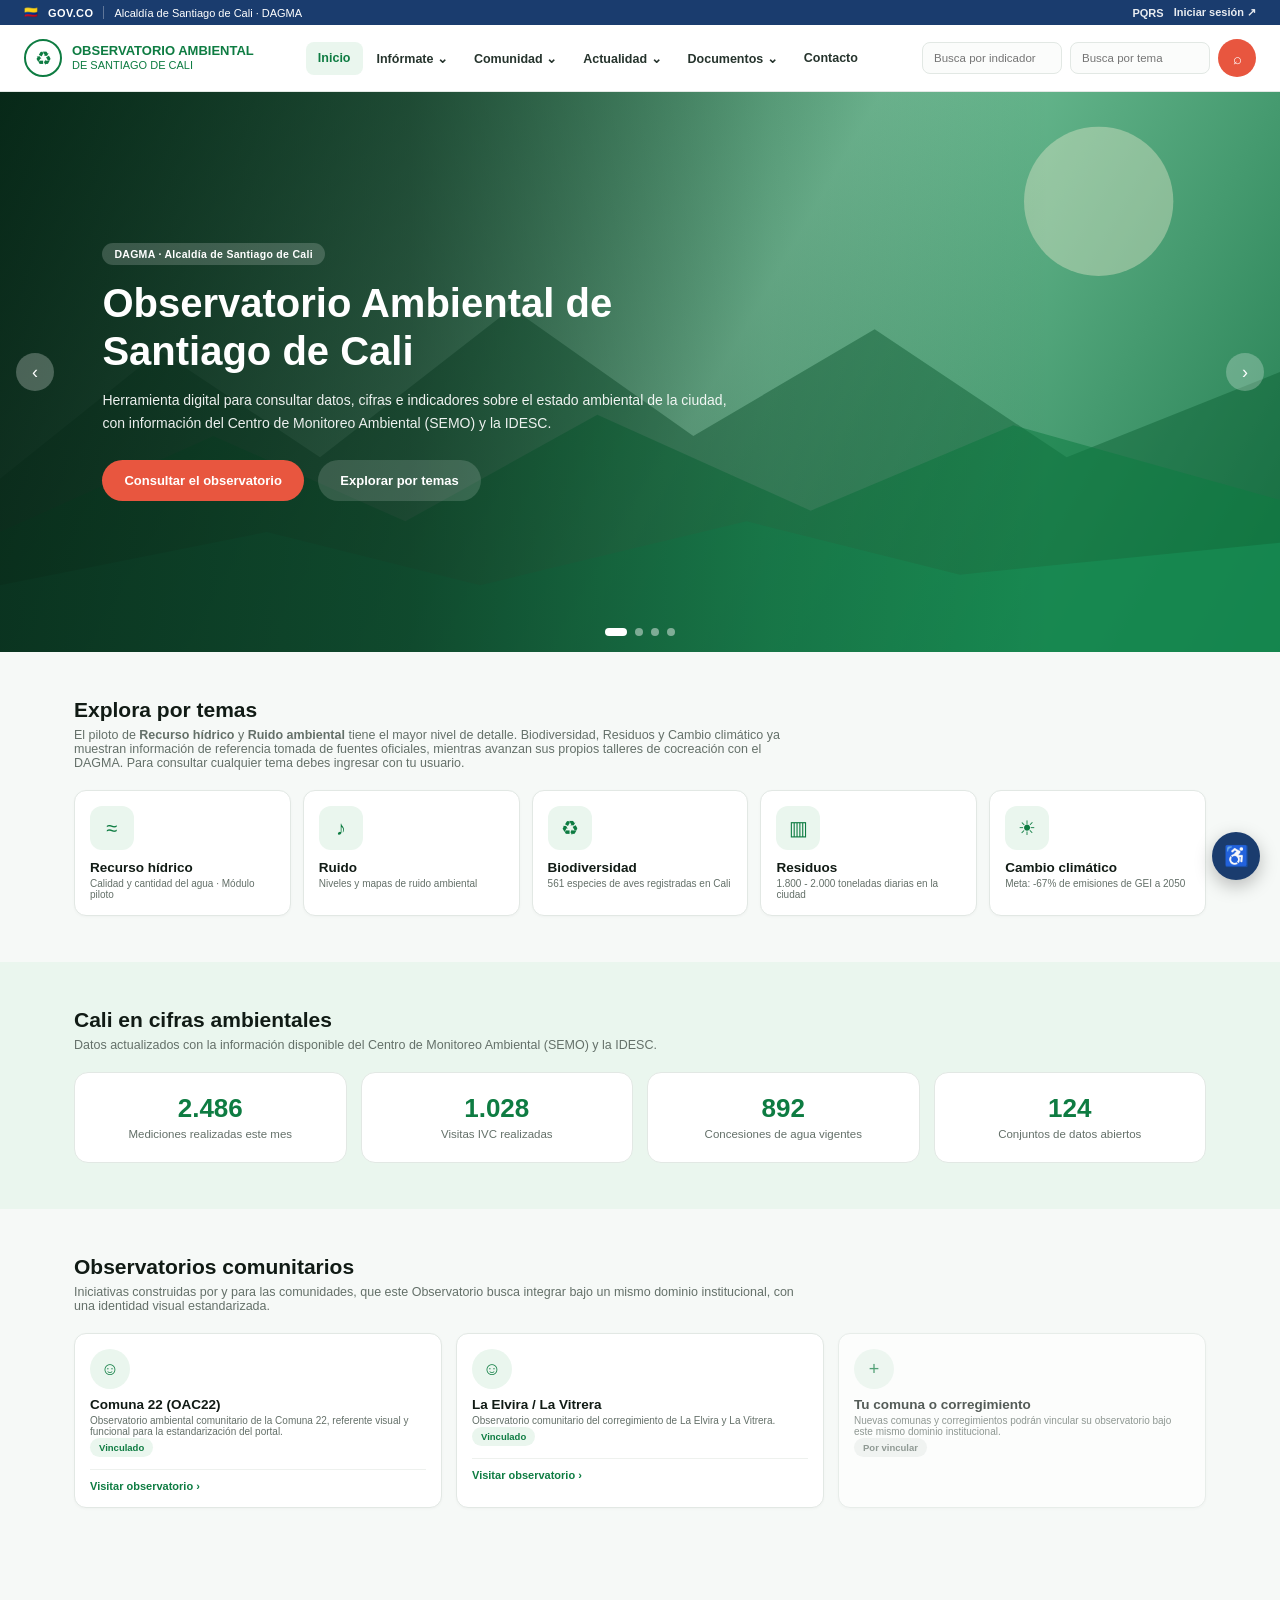
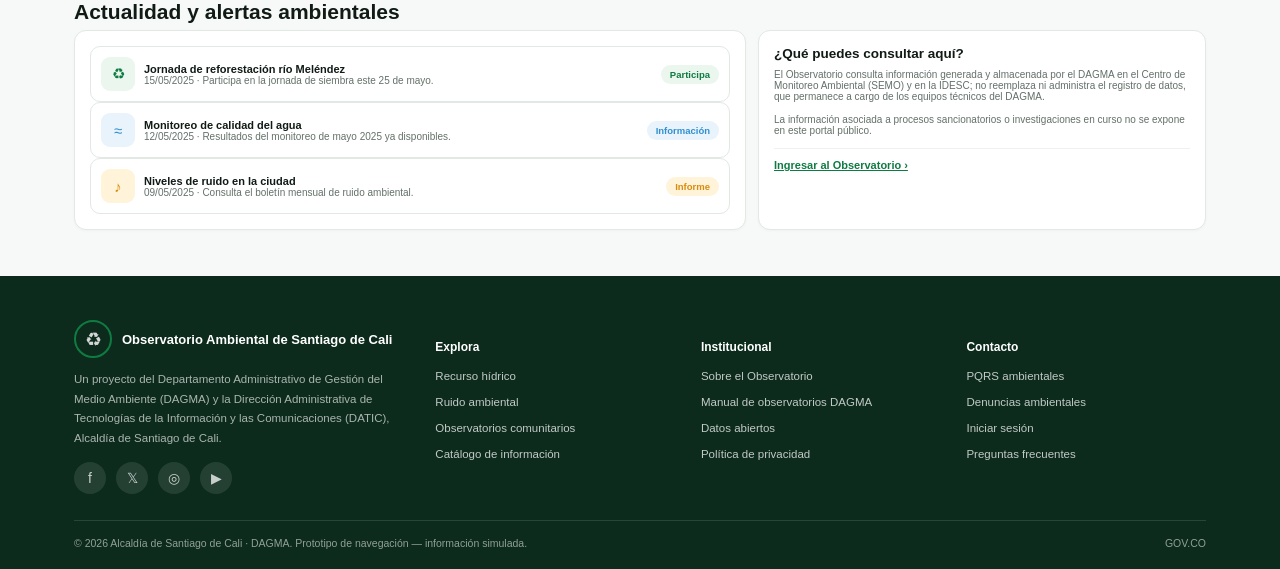
==== home.html @ 81e2d3af "Subir versión V2 del observatorio ambiental móvil Co-Authored-By: Claude Sonnet 5 <noreply@anthropic" ====
<!DOCTYPE html>
<html lang="es">
<head>
<meta charset="UTF-8">
<meta name="viewport" content="width=device-width,initial-scale=1.0">
<title>Observatorio Ambiental de Santiago de Cali</title>
<link rel="stylesheet" href="styles.css">
</head>
<body class="home-body">

<!-- ============ BARRA GOV.CO ============ -->
<div class="home-govbar">
  <div class="home-govbar-group">
    <span>🇨🇴</span><b>GOV.CO</b>
    <span class="home-govbar-sep"></span>
    <span>Alcaldía de Santiago de Cali · DAGMA</span>
  </div>
  <div class="home-govbar-group">
    <a href="#contacto">PQRS</a>
    <a href="login.html">Iniciar sesión ↗</a>
  </div>
</div>

<!-- ============ ENCABEZADO ============ -->
<header class="home-header">
  <a href="home.html" class="home-brand">
    <div class="brand-icon">♻</div>
    <div><b>OBSERVATORIO AMBIENTAL</b><span>DE SANTIAGO DE CALI</span></div>
  </a>
  <div class="home-navbar" role="navigation">
    <a class="active" href="#inicio">Inicio</a>
    <a href="#temas">Infórmate ⌄</a>
    <a href="#comunidad">Comunidad ⌄</a>
    <a href="#actualidad">Actualidad ⌄</a>
    <a href="login.html#catalogo">Documentos ⌄</a>
    <a href="#contacto">Contacto</a>
  </div>
  <div class="home-search">
    <input placeholder="Busca por indicador">
    <input placeholder="Busca por tema">
    <button class="home-search-btn" title="Buscar">⌕</button>
  </div>
</header>

<!-- ============ HERO / CARRUSEL ============ -->
<section class="home-hero" id="inicio">
  <div id="hero-track">
    <div class="home-slide active" data-bg="general">
      <div class="home-slide-art"><svg viewBox="0 0 1200 560" preserveAspectRatio="xMidYMid slice" aria-hidden="true">
        <circle cx="1030" cy="120" r="70" fill="#fff3da" opacity=".35"/>
        <path d="M0,380 L150,260 L300,360 L480,220 L650,340 L820,240 L1000,360 L1200,280 L1200,560 L0,560 Z" fill="#0a5e32" opacity=".45"/>
        <path d="M0,430 L200,340 L380,420 L560,320 L760,410 L950,330 L1200,400 L1200,560 L0,560 Z" fill="#0e7c42" opacity=".55"/>
        <path d="M0,480 L250,430 L450,480 L700,420 L900,470 L1200,440 L1200,560 L0,560 Z" fill="#189258" opacity=".6"/>
      </svg></div>
      <div class="home-slide-scrim"></div>
      <div class="home-slide-in">
        <span class="tag">DAGMA · Alcaldía de Santiago de Cali</span>
        <h1>Observatorio Ambiental de Santiago de Cali</h1>
        <p>Herramienta digital para consultar datos, cifras e indicadores sobre el estado ambiental de la ciudad, con información del Centro de Monitoreo Ambiental (SEMO) y la IDESC.</p>
        <a class="home-cta" href="login.html">Consultar el observatorio</a>
        <a class="home-cta ghost" href="#temas">Explorar por temas</a>
      </div>
    </div>
    <div class="home-slide" data-bg="hidrico">
      <div class="home-slide-art"><svg viewBox="0 0 1200 560" preserveAspectRatio="xMidYMid slice" aria-hidden="true">
        <path d="M0,360 L220,310 L420,370 L640,300 L860,360 L1080,310 L1200,340 L1200,560 L0,560 Z" fill="#0a4a6e" opacity=".4"/>
        <path d="M-50,560 C160,430 320,510 500,430 C670,360 810,480 970,420 C1090,375 1160,430 1250,400 L1250,560 Z" fill="#2f8fd1" opacity=".6"/>
        <path d="M-50,560 C190,470 350,530 530,470 C710,420 840,505 1010,455 C1130,425 1190,470 1250,445 L1250,560 Z" fill="#7ec3ec" opacity=".55"/>
        <circle cx="430" cy="475" r="14" fill="none" stroke="#eaf6ee" stroke-width="2" opacity=".5"/>
        <circle cx="430" cy="475" r="27" fill="none" stroke="#eaf6ee" stroke-width="1.5" opacity=".3"/>
        <g transform="translate(770,500)" fill="#eaf6ee" opacity=".55">
          <path d="M0,0 C10,-11 32,-11 44,0 C32,11 10,11 0,0 Z"/>
          <path d="M44,0 L57,-9 L57,9 Z"/>
          <circle cx="9" cy="-2" r="1.6" fill="#0a4a6e"/>
        </g>
      </svg></div>
      <div class="home-slide-scrim"></div>
      <div class="home-slide-in">
        <span class="tag">Módulo piloto</span>
        <h1>Recurso hídrico: nuestro primer piloto</h1>
        <p>Seguimiento a ríos, quebradas y cuerpos de agua superficial: calidad del agua (ICA), caudal concedido vs. autoreporte, y datos de estaciones y sensores IoT (piezómetros).</p>
        <a class="home-cta" href="login.html#gestion">Ver seguimiento del recurso hídrico</a>
      </div>
    </div>
    <div class="home-slide" data-bg="ruido">
      <div class="home-slide-art"><svg viewBox="0 0 1200 560" preserveAspectRatio="xMidYMid slice" aria-hidden="true">
        <g fill="#2a1a4d" opacity=".35">
          <rect x="690" y="380" width="40" height="120"/>
          <rect x="740" y="340" width="36" height="160"/>
          <rect x="785" y="400" width="44" height="100"/>
          <rect x="840" y="360" width="30" height="140"/>
          <rect x="880" y="410" width="50" height="90"/>
        </g>
        <g transform="translate(945,300)" fill="none" stroke="#ffffff" stroke-width="4" opacity=".45">
          <circle r="38"/><circle r="72"/><circle r="106"/>
        </g>
        <g transform="translate(945,300)" fill="#ffffff" opacity=".8">
          <path d="M-14,-14 L4,-14 L26,-32 L26,32 L4,14 L-14,14 Z"/>
        </g>
      </svg></div>
      <div class="home-slide-scrim"></div>
      <div class="home-slide-in">
        <span class="tag">Ruido ambiental</span>
        <h1>Consulta los niveles de ruido de tu comuna</h1>
        <p>Mapas de densidad, escalas de ruido por colores y resultados de mediciones asociadas a las áreas de actividad de la ciudad.</p>
        <a class="home-cta" href="login.html#consulta">Ver información de ruido</a>
      </div>
    </div>
    <div class="home-slide" data-bg="comunidad">
      <div class="home-slide-art"><svg viewBox="0 0 1200 560" preserveAspectRatio="xMidYMid slice" aria-hidden="true">
        <g fill="#0a5e32" opacity=".4">
          <polygon points="700,420 750,370 800,420"/>
          <rect x="710" y="420" width="80" height="80"/>
          <polygon points="820,395 885,335 950,395"/>
          <rect x="835" y="395" width="95" height="105"/>
          <polygon points="965,425 1005,385 1045,425"/>
          <rect x="970" y="425" width="70" height="75"/>
        </g>
        <g stroke="#eaf6ee" stroke-width="2" opacity=".4">
          <line x1="750" y1="450" x2="887" y2="415"/>
          <line x1="887" y1="415" x2="1005" y2="455"/>
        </g>
        <g fill="#eaf6ee" opacity=".75">
          <circle cx="750" cy="450" r="6"/><circle cx="887" cy="415" r="6"/><circle cx="1005" cy="455" r="6"/>
        </g>
      </svg></div>
      <div class="home-slide-scrim"></div>
      <div class="home-slide-in">
        <span class="tag">Observatorios comunitarios</span>
        <h1>Un solo portal para toda la ciudad</h1>
        <p>Los observatorios comunitarios de la Comuna 22 y el corregimiento La Elvira / La Vitrera se integran bajo este mismo dominio institucional, junto con los que vengan de otras comunas.</p>
        <a class="home-cta" href="#comunidad">Ver observatorios comunitarios</a>
      </div>
    </div>
  </div>
  <button class="home-hero-arrow prev" id="hero-prev" aria-label="Anterior">‹</button>
  <button class="home-hero-arrow next" id="hero-next" aria-label="Siguiente">›</button>
  <div class="home-hero-dots" id="hero-dots"></div>
</section>

<!-- ============ EXPLORA POR TEMAS ============ -->
<section class="home-section" id="temas">
  <div class="home-wrap">
    <h2 class="home-section-title">Explora por temas</h2>
    <p class="home-section-sub">El piloto de <b>Recurso hídrico</b> y <b>Ruido ambiental</b> tiene el mayor nivel de detalle. Biodiversidad, Residuos y Cambio climático ya muestran información de referencia tomada de fuentes oficiales, mientras avanzan sus propios talleres de cocreación con el DAGMA. Para consultar cualquier tema debes ingresar con tu usuario.</p>
    <div class="grid icon-cards">
      <a class="card" href="login.html#gestion" style="text-decoration:none;color:inherit">
        <div class="ico-circle">≈</div>
        <h3 class="section-title">Recurso hídrico</h3>
        <p class="tiny">Calidad y cantidad del agua · Módulo piloto</p>
      </a>
      <a class="card" href="login.html#consulta" style="text-decoration:none;color:inherit">
        <div class="ico-circle">♪</div>
        <h3 class="section-title">Ruido</h3>
        <p class="tiny">Niveles y mapas de ruido ambiental</p>
      </a>
      <a class="card" href="login.html#consulta" style="text-decoration:none;color:inherit">
        <div class="ico-circle">♻</div>
        <h3 class="section-title">Biodiversidad</h3>
        <p class="tiny">561 especies de aves registradas en Cali</p>
      </a>
      <a class="card" href="login.html#consulta" style="text-decoration:none;color:inherit">
        <div class="ico-circle">▥</div>
        <h3 class="section-title">Residuos</h3>
        <p class="tiny">1.800 - 2.000 toneladas diarias en la ciudad</p>
      </a>
      <a class="card" href="login.html#consulta" style="text-decoration:none;color:inherit">
        <div class="ico-circle">☀</div>
        <h3 class="section-title">Cambio climático</h3>
        <p class="tiny">Meta: -67% de emisiones de GEI a 2050</p>
      </a>
    </div>
  </div>
</section>

<!-- ============ CIFRAS ============ -->
<section class="home-section home-stats-section">
  <div class="home-wrap">
    <h2 class="home-section-title">Cali en cifras ambientales</h2>
    <p class="home-section-sub">Datos actualizados con la información disponible del Centro de Monitoreo Ambiental (SEMO) y la IDESC.</p>
    <div class="home-stats-grid">
      <div class="home-stat"><b>2.486</b><span>Mediciones realizadas este mes</span></div>
      <div class="home-stat"><b>1.028</b><span>Visitas IVC realizadas</span></div>
      <div class="home-stat"><b>892</b><span>Concesiones de agua vigentes</span></div>
      <div class="home-stat"><b>124</b><span>Conjuntos de datos abiertos</span></div>
    </div>
  </div>
</section>

<!-- ============ OBSERVATORIOS COMUNITARIOS ============ -->
<section class="home-section" id="comunidad">
  <div class="home-wrap">
    <h2 class="home-section-title">Observatorios comunitarios</h2>
    <p class="home-section-sub">Iniciativas construidas por y para las comunidades, que este Observatorio busca integrar bajo un mismo dominio institucional, con una identidad visual estandarizada.</p>
    <div class="grid home-comm-grid">
      <div class="card">
        <div class="bubble">☺</div>
        <h3 class="section-title" style="margin-top:8px">Comuna 22 (OAC22)</h3>
        <p class="tiny">Observatorio ambiental comunitario de la Comuna 22, referente visual y funcional para la estandarización del portal.</p>
        <span class="pill">Vinculado</span>
        <div class="card-link">Visitar observatorio ›</div>
      </div>
      <div class="card">
        <div class="bubble">☺</div>
        <h3 class="section-title" style="margin-top:8px">La Elvira / La Vitrera</h3>
        <p class="tiny">Observatorio comunitario del corregimiento de La Elvira y La Vitrera.</p>
        <span class="pill">Vinculado</span>
        <div class="card-link">Visitar observatorio ›</div>
      </div>
      <div class="card" style="opacity:.7">
        <div class="bubble">+</div>
        <h3 class="section-title" style="margin-top:8px">Tu comuna o corregimiento</h3>
        <p class="tiny">Nuevas comunas y corregimientos podrán vincular su observatorio bajo este mismo dominio institucional.</p>
        <span class="pill grey">Por vincular</span>
      </div>
    </div>
  </div>
</section>

<!-- ============ ACTUALIDAD ============ -->
<section class="home-section" id="actualidad">
  <div class="home-wrap">
    <h2 class="home-section-title">Actualidad y alertas ambientales</h2>
    <div class="grid two">
      <div class="card">
        <div class="alert"><span class="aico green">♻</span><div><b>Jornada de reforestación río Meléndez</b><div class="tiny">15/05/2025 · Participa en la jornada de siembra este 25 de mayo.</div></div><span class="pill">Participa</span></div>
        <div class="alert"><span class="aico blue">≈</span><div><b>Monitoreo de calidad del agua</b><div class="tiny">12/05/2025 · Resultados del monitoreo de mayo 2025 ya disponibles.</div></div><span class="pill blue">Información</span></div>
        <div class="alert"><span class="aico amber">♪</span><div><b>Niveles de ruido en la ciudad</b><div class="tiny">09/05/2025 · Consulta el boletín mensual de ruido ambiental.</div></div><span class="pill amber">Informe</span></div>
      </div>
      <div class="card">
        <h3 class="section-title">¿Qué puedes consultar aquí?</h3>
        <p class="tiny" style="margin:8px 0 12px">El Observatorio consulta información generada y almacenada por el DAGMA en el Centro de Monitoreo Ambiental (SEMO) y en la IDESC; no reemplaza ni administra el registro de datos, que permanece a cargo de los equipos técnicos del DAGMA.</p>
        <p class="tiny" style="margin-bottom:12px">La información asociada a procesos sancionatorios o investigaciones en curso no se expone en este portal público.</p>
        <a class="card-link" style="display:block" href="login.html">Ingresar al Observatorio ›</a>
      </div>
    </div>
  </div>
</section>

<!-- ============ PIE DE PÁGINA ============ -->
<div class="home-footer" id="contacto">
  <div class="home-wrap">
    <div class="home-footer-grid">
      <div>
        <div class="home-footer-brand"><div class="brand-icon">♻</div><b>Observatorio Ambiental de Santiago de Cali</b></div>
        <p>Un proyecto del Departamento Administrativo de Gestión del Medio Ambiente (DAGMA) y la Dirección Administrativa de Tecnologías de la Información y las Comunicaciones (DATIC), Alcaldía de Santiago de Cali.</p>
        <div class="home-social">
          <a href="#" aria-label="Facebook">f</a>
          <a href="#" aria-label="Twitter / X">𝕏</a>
          <a href="#" aria-label="Instagram">◎</a>
          <a href="#" aria-label="YouTube">▶</a>
        </div>
      </div>
      <div>
        <h5>Explora</h5>
        <ul>
          <li><a href="#temas">Recurso hídrico</a></li>
          <li><a href="#temas">Ruido ambiental</a></li>
          <li><a href="#comunidad">Observatorios comunitarios</a></li>
          <li><a href="login.html#catalogo">Catálogo de información</a></li>
        </ul>
      </div>
      <div>
        <h5>Institucional</h5>
        <ul>
          <li><a href="#">Sobre el Observatorio</a></li>
          <li><a href="#">Manual de observatorios DAGMA</a></li>
          <li><a href="#">Datos abiertos</a></li>
          <li><a href="#">Política de privacidad</a></li>
        </ul>
      </div>
      <div>
        <h5>Contacto</h5>
        <ul>
          <li><a href="#">PQRS ambientales</a></li>
          <li><a href="#">Denuncias ambientales</a></li>
          <li><a href="login.html">Iniciar sesión</a></li>
          <li><a href="#">Preguntas frecuentes</a></li>
        </ul>
      </div>
    </div>
    <div class="home-footer-bottom">
      <span>© 2026 Alcaldía de Santiago de Cali · DAGMA. Prototipo de navegación — información simulada.</span>
      <span>GOV.CO</span>
    </div>
  </div>
</div>

<button class="home-a11y" title="Accesibilidad">♿</button>

<script src="home.js"></script>
</body>
</html>
---- styles.css ----
:root{
  --green:#0e7c42;--green2:#12995390;--green-dark:#0a5e32;--pale:#eaf6ee;
  --line:#e2e8e4;--text:#111b15;--muted:#647069;--bg:#f6f9f7;
  --danger:#d64545;--danger-pale:#fdeaea;
  --amber:#d98b0b;--amber-pale:#fff3da;
  --blue:#2f8fd1;--blue-pale:#e9f3fb;
  --purple:#7c5cbf;--purple-pale:#f1ecfa;
}
*{box-sizing:border-box}
[hidden]{display:none !important}
body{margin:0;font-family:'Segoe UI',Inter,Arial,sans-serif;color:var(--text);background:var(--bg);-webkit-font-smoothing:antialiased}
button,input{font-family:inherit}
h1,h2,h3,h4,p{margin:0}

/* ================= LOGIN ================= */
.login-screen{display:flex;min-height:100vh}
.login-panel{width:460px;min-width:400px;padding:48px 56px;display:flex;flex-direction:column;justify-content:center}
.login-brand{display:flex;gap:10px;align-items:center;color:var(--green);margin-bottom:36px}
.login-brand b,.login-brand span{display:block;font-size:11px;line-height:1.3}
.login-brand b{font-size:12px}
.login-panel h1{font-size:24px;margin-bottom:8px}
.login-sub{color:var(--muted);font-size:13px;line-height:1.5;margin-bottom:26px}
.role-select{display:flex;gap:10px;margin-bottom:22px}
.role-card{flex:1;border:1.5px solid var(--line);background:#fff;border-radius:12px;padding:14px;text-align:left;cursor:pointer;display:flex;flex-direction:column;gap:4px}
.role-card .role-ico{font-size:20px;color:var(--green)}
.role-card b{font-size:13px}
.role-card span{font-size:11px;color:var(--muted);line-height:1.4}
.role-card.active{border-color:var(--green);background:var(--pale);box-shadow:0 0 0 3px rgba(14,124,66,.08)}
#login-form label{display:block;font-size:12px;font-weight:650;color:#33413a;margin-bottom:14px}
#login-form input[type=email],#login-form input[type=password]{width:100%;margin-top:6px;padding:11px 12px;border:1px solid var(--line);border-radius:8px;font-size:13px;background:#fbfcfb}
.login-row{display:flex;justify-content:space-between;align-items:center;font-size:12px;margin-bottom:20px}
.login-row a{color:var(--green);text-decoration:none;font-weight:600}
.remember{display:flex;align-items:center;gap:6px;color:var(--muted);font-weight:500}
.btn-primary{background:var(--green);color:#fff;border:0;border-radius:9px;padding:13px 18px;font-weight:700;font-size:13px;cursor:pointer}
.btn-primary.full{width:100%}
.btn-primary:hover{background:var(--green-dark)}
.login-foot{margin-top:20px;font-size:12px;color:var(--muted);text-align:center}
.login-foot a{color:var(--green);font-weight:600;text-decoration:none}
.login-side{flex:1;background:#fff;display:flex;flex-direction:column;overflow:hidden}
.login-side-govbar{background:#1a3c6e;color:#fff;font-size:10.5px;display:flex;justify-content:space-between;align-items:center;padding:7px 22px;flex:none}
.login-side-govbar b{letter-spacing:.4px}
.login-side-govbar a{color:#fff;text-decoration:none;opacity:.9}
.login-side-header{padding:16px 26px;border-bottom:1px solid var(--line);display:flex;flex-direction:column;gap:12px;flex:none}
.login-side-brand{display:flex;gap:10px;align-items:center}
.login-side-brand .brand-icon{border-color:#2f6fb0;color:#2f6fb0}
.login-side-brand b{display:block;font-size:13px;color:#1a3c6e}
.login-side-brand span{display:block;font-size:11px;color:#33413a}
.login-side-nav{display:flex;gap:18px;font-size:11px;color:#647069}
.login-side-nav span{padding-bottom:4px}
.login-side-nav span.active{color:#1a3c6e;font-weight:700;border-bottom:2px solid #1a3c6e}
.login-side-body{flex:1;display:flex;flex-direction:column;align-items:center;justify-content:center;padding:26px 30px;text-align:center;gap:14px;overflow-y:auto}
.login-side-icon{width:54px;height:54px;border-radius:14px;background:var(--pale);color:var(--green);display:grid;place-items:center;font-size:24px}
.login-side-body h2{font-size:16px;color:#111b15;max-width:340px;line-height:1.35}
.login-side-cards{display:grid;grid-template-columns:1fr 1fr 1fr;gap:10px;width:100%;max-width:460px}
.lsc-card{background:#fff;border:1px solid var(--line);border-radius:10px;padding:12px 10px;text-align:left;box-shadow:0 1px 3px rgba(20,40,30,.04)}
.lsc-card .lf-ico{width:26px;height:26px;border-radius:8px;background:var(--pale);color:var(--green);display:grid;place-items:center;font-size:12px;margin-bottom:6px}
.lsc-card b{display:block;font-size:10px;margin-bottom:3px;color:#111b15;line-height:1.3}
.lsc-card span{font-size:8.8px;color:var(--muted);line-height:1.35}
.login-side-cta{margin-top:2px;background:#2f6fb0;color:#fff;border:0;border-radius:22px;padding:11px 24px;font-weight:700;font-size:12px;cursor:pointer}
@media(max-width:1050px){.login-side-cards{grid-template-columns:1fr}}

/* modal público del Visor Comparativo (sin sesión) */
.cmp-modal-overlay{position:fixed;inset:0;background:rgba(8,18,13,.55);display:flex;align-items:center;justify-content:center;z-index:100;padding:20px}
.cmp-modal{background:#fff;border-radius:16px;padding:26px;max-width:540px;width:100%;max-height:85vh;overflow-y:auto;position:relative;box-shadow:0 24px 60px rgba(0,0,0,.3)}
.cmp-modal-close{position:absolute;top:14px;right:14px;width:26px;height:26px;border-radius:50%;border:0;background:var(--danger-pale);color:var(--danger);cursor:pointer;font-size:12px}
@media(max-width:900px){.login-side{display:none}.login-panel{width:100%;min-width:0}}

/* ================= APP SHELL ================= */
.app{display:flex;min-height:100vh}
.sidebar{width:196px;background:#fff;border-right:1px solid var(--line);padding:20px 14px;position:fixed;inset:0 auto 0 0;display:flex;flex-direction:column;z-index:20}
.brand{display:flex;gap:9px;align-items:center;color:var(--green);padding:2px 5px 20px;border-bottom:1px solid #eee}
.brand-icon{width:38px;height:38px;border:2px solid var(--green);border-radius:50%;display:grid;place-items:center;font-size:19px;flex:none}
.brand b,.brand span{display:block;font-size:10px;line-height:1.2}
.brand b{font-size:11px}
.sidebar nav{padding-top:18px;display:flex;flex-direction:column;gap:5px;overflow-y:auto}
.nav-item{border:0;background:transparent;padding:11px 10px;border-radius:9px;text-align:left;display:flex;align-items:center;gap:10px;font-size:12.5px;cursor:pointer;color:#26342d;position:relative}
.nav-item .ico{width:20px;font-size:16px;text-align:center}
.nav-item.active{background:var(--pale);color:var(--green);font-weight:700}
.nav-item .tag-new{margin-left:auto;background:var(--green);color:#fff;font-size:8px;font-weight:800;padding:2px 5px;border-radius:5px;letter-spacing:.4px}
.help{margin-top:auto;background:none;border:0;text-align:left;padding:10px;display:flex;gap:9px;cursor:pointer;color:#33413a;font-size:12px}
main{margin-left:196px;width:calc(100% - 196px);min-height:100vh;display:flex;flex-direction:column}
.topbar{min-height:84px;background:#fff;border-bottom:1px solid var(--line);display:flex;align-items:center;justify-content:space-between;padding:0 24px;position:sticky;top:0;z-index:10;gap:16px}
.page-heading{display:flex;align-items:center;gap:12px}
.page-num{width:26px;height:26px;border-radius:50%;background:var(--green);color:#fff;font-size:12px;font-weight:800;display:grid;place-items:center;flex:none}
.topbar h1{font-size:22px;letter-spacing:.2px}
.topbar p{margin:4px 0 0;color:var(--muted);font-size:12.5px}
.top-actions{display:flex;align-items:center;gap:10px;flex-wrap:wrap;justify-content:flex-end}
.top-actions button,.btn{border:1px solid #a9c3b4;background:#fff;color:var(--green);border-radius:8px;padding:10px 15px;font-weight:650;cursor:pointer;font-size:12px}
.btn.solid{background:var(--green);color:#fff;border-color:var(--green)}
.date{display:flex;gap:8px;align-items:center;font-size:11.5px;color:#33413a;margin-right:2px}
.icon-btn{position:relative;border:1px solid var(--line);background:#fff;width:38px;height:38px;border-radius:9px;display:grid;place-items:center;cursor:pointer;font-size:14px}
.icon-btn .badge{position:absolute;top:-5px;right:-5px;background:var(--danger);color:#fff;font-size:9px;font-weight:800;border-radius:8px;padding:1px 5px}
.user-menu{position:relative;display:flex;align-items:center;gap:9px;border:1px solid var(--line);border-radius:10px;padding:6px 10px 6px 6px;cursor:pointer;background:#fff}
.user-menu .avatar{width:30px;height:30px;border-radius:50%;background:var(--pale);color:var(--green);display:grid;place-items:center;font-weight:800;font-size:11px}
.user-info{display:flex;flex-direction:column;line-height:1.2}
.user-info b{font-size:11.5px}
.user-info span{font-size:9.5px;color:var(--muted)}
.chev{font-size:11px;color:var(--muted)}
.user-dropdown{display:none;position:absolute;top:calc(100% + 8px);right:0;background:#fff;border:1px solid var(--line);border-radius:10px;box-shadow:0 8px 22px rgba(0,0,0,.08);min-width:150px;overflow:hidden;z-index:30}
.user-menu.open .user-dropdown{display:block}
.user-dropdown button{width:100%;border:0;background:#fff;padding:11px 14px;text-align:left;font-size:12px;cursor:pointer;color:var(--danger);font-weight:650}
.user-dropdown button:hover{background:var(--danger-pale)}
.content{padding:18px 22px 26px}
footer{margin-top:auto;background:var(--pale);border-top:1px solid var(--line);padding:11px 20px;display:flex;justify-content:space-between;gap:14px;font-size:9.5px;color:#3a4a41;flex-wrap:wrap}

/* ================= GRID / CARD PRIMITIVES ================= */
.grid{display:grid;gap:12px}
.kpis6{grid-template-columns:repeat(6,1fr)}
.kpis5{grid-template-columns:repeat(5,1fr)}
.kpis4{grid-template-columns:repeat(4,1fr)}
.kpis3{grid-template-columns:repeat(3,1fr)}
.two{grid-template-columns:1.5fr 1fr}
.twoeq{grid-template-columns:1fr 1fr}
.three{grid-template-columns:repeat(3,1fr)}
.four{grid-template-columns:repeat(4,1fr)}
.dash-mid{grid-template-columns:1.05fr 1.25fr .95fr}
.card{background:#fff;border:1px solid var(--line);border-radius:12px;padding:15px;box-shadow:0 1px 3px rgba(20,40,30,.03)}
.kpi{min-height:128px;display:flex;flex-direction:column}
.kpi-top{display:flex;gap:10px;align-items:flex-start}
.bubble{width:40px;height:40px;border-radius:50%;display:grid;place-items:center;background:var(--pale);color:var(--green);font-size:18px;flex:none}
.bubble.blue{background:var(--blue-pale);color:var(--blue)}
.bubble.amber{background:var(--amber-pale);color:var(--amber)}
.bubble.purple{background:var(--purple-pale);color:var(--purple)}
.bubble.red{background:var(--danger-pale);color:var(--danger)}
.kpi h3{font-size:10.5px;margin:2px 0 8px;line-height:1.3;color:#33413a;letter-spacing:.2px}
.metric{font-size:23px;font-weight:780}
.metric-row{display:flex;align-items:baseline;gap:8px;flex-wrap:wrap}
.tiny{font-size:10px;color:var(--muted)}
.up{color:#12994f;font-weight:700}
.down{color:var(--danger);font-weight:700}
.kpi-foot{margin-top:auto;padding-top:9px;font-size:10px;color:var(--muted);display:flex;justify-content:space-between;align-items:center}
.card-link{margin-top:12px;padding-top:10px;border-top:1px solid #eef1ee;color:var(--green);font-size:11px;font-weight:700;cursor:pointer}
.section-title{font-size:13.5px;font-weight:750;margin:0 0 3px;display:flex;align-items:center;gap:6px}
.section-title .info{color:var(--muted);font-weight:400;font-size:11px}
.sub{font-size:10.5px;color:var(--muted);margin-bottom:10px}

/* tabs */
.tabgroup{display:flex;gap:6px;flex-wrap:wrap;margin-bottom:14px}
.tabgroup .tabx{font-size:11px;padding:8px 13px;border-radius:8px;background:#f1f4f2;color:#33413a;cursor:pointer;font-weight:650;border:1px solid transparent}
.tabgroup .tabx.active{background:var(--green);color:#fff}
.tabs{display:flex;border:1px solid var(--line);border-radius:8px;overflow:hidden;width:max-content;margin-bottom:16px;flex-wrap:wrap}
.tab{font-size:11px;padding:9px 13px;background:#fff;border-right:1px solid var(--line);cursor:pointer;color:#33413a;font-weight:600;display:flex;align-items:center;gap:5px}
.tab.active{background:var(--green);color:#fff}

/* charts */
.linechart-wrap{position:relative}
.linechart-wrap svg{width:100%;overflow:visible}
.chart-axis{display:flex;justify-content:space-between;font-size:9.5px;color:var(--muted);margin-top:6px;padding:0 4px}
.legend-inline{display:flex;gap:14px;flex-wrap:wrap;font-size:10px;color:#33413a;margin-top:10px}
.legend-inline .dotlg{display:inline-block;width:8px;height:8px;border-radius:50%;margin-right:5px}
.fake-bars{height:170px;display:flex;align-items:end;gap:10px;padding:10px 4px 4px;border-bottom:1px solid var(--line)}
.fake-bars i{flex:1;background:linear-gradient(var(--green),#7bc79a);border-radius:5px 5px 0 0;min-width:9px;position:relative}
.fake-bars.blue i{background:linear-gradient(var(--blue),#a9d3ee)}
.bar-labels{display:flex;gap:10px;padding:6px 4px 0;font-size:9px;color:var(--muted)}
.bar-labels span{flex:1;text-align:center}
.hbar-row{display:flex;align-items:center;gap:10px;font-size:11px;margin:11px 0}
.hbar-row .lbl{width:90px;flex:none;color:#33413a;font-weight:600}
.hbar-row .bar{flex:1;height:9px;border-radius:5px;background:#eef2ef;overflow:hidden}
.hbar-row .bar span{display:block;height:100%;background:var(--green);border-radius:5px}
.hbar-row .val{width:36px;text-align:right;font-weight:700;flex:none}
.bar{height:8px;border-radius:5px;background:#e9efeb;overflow:hidden}
.bar span{display:block;height:100%;background:var(--green)}
.donut-wrap{display:flex;align-items:center;gap:18px}
.donut{width:118px;height:118px;border-radius:50%;position:relative;flex:none}
.donut:after{content:"";position:absolute;inset:24px;background:#fff;border-radius:50%;display:grid;place-items:center}
.donut-center{position:absolute;inset:24px;display:grid;place-items:center;text-align:center;z-index:2}
.donut-center b{font-size:16px;display:block}
.donut-center span{font-size:8.5px;color:var(--muted)}
.donut-legend{display:flex;flex-direction:column;gap:9px;font-size:11px}
.donut-legend .row{display:flex;align-items:center;gap:8px}
.donut-legend .dotlg{width:9px;height:9px;border-radius:50%}
.donut-legend b{margin-left:auto;font-weight:750}
.radar-wrap svg{width:100%;height:auto}

/* anillo de 4 indicadores estilo semáforo (estaciones IoT) */
.station-gauges{display:flex;justify-content:center}
.quadring{position:relative;width:150px;height:150px;margin:34px auto}
.quadring-ring{position:absolute;inset:0;border-radius:50%}
.quadring-hole{position:absolute;inset:20px;background:#fff;border-radius:50%}
.quadring-lbl{position:absolute;width:84px;text-align:center;font-size:10px;line-height:1.3}
.quadring-lbl b{display:block;font-size:13px}
.quadring-lbl.top{left:50%;top:-32px;transform:translateX(-50%)}
.quadring-lbl.bottom{left:50%;bottom:-32px;transform:translateX(-50%)}
.quadring-lbl.left{right:calc(100% + 2px);top:50%;transform:translateY(-50%);text-align:right}
.quadring-lbl.right{left:calc(100% + 2px);top:50%;transform:translateY(-50%);text-align:left}

/* map */
.map{height:330px;position:relative;border-radius:10px;overflow:hidden;background:linear-gradient(25deg,#e9f4df,#eef5eb 48%,#e4f1e1);border:1px solid #dbe5dc}
.map.small{height:200px}
.map:before{content:"";position:absolute;inset:0;background:repeating-linear-gradient(35deg,transparent 0 24px,rgba(74,152,194,.14) 25px 26px)}
.map-blob{position:absolute;border-radius:50%;filter:blur(2px);z-index:1}
.dot{position:absolute;width:11px;height:11px;border:1.5px solid rgba(0,0,0,.25);border-radius:50%;background:#43aa70;z-index:2}
.dot.blue{background:#2a9cde}
.dot.yellow{background:#f4d760}
.dot.purple{background:#8f59b7}
.dot.red{background:#e8543f}
.dot.tri{border-radius:3px;transform:rotate(45deg)}
.map-label{position:absolute;color:#34423a;font-size:10.5px;font-weight:650;z-index:2}
.legend-box{position:absolute;left:10px;top:10px;background:#fff;border:1px solid var(--line);padding:10px 12px;border-radius:8px;z-index:3;font-size:10px;max-width:170px}
.legend-box .lgtitle{font-weight:750;margin-bottom:6px;font-size:10.5px}
.legend-box .lgrow{display:flex;align-items:center;gap:6px;margin:4px 0}
.map-controls{position:absolute;right:10px;top:10px;display:flex;flex-direction:column;gap:6px;z-index:3}
.map-controls button{width:30px;height:30px;border-radius:8px;border:1px solid var(--line);background:#fff;cursor:pointer;font-size:13px}
.map-cta{position:absolute;right:12px;bottom:12px;z-index:3}
.map-toggle{position:absolute;left:10px;bottom:10px;background:#fff;border:1px solid var(--line);border-radius:8px;padding:7px 9px;font-size:9.5px;display:flex;align-items:center;gap:6px;z-index:3}
.switch{width:30px;height:16px;background:var(--green);border-radius:10px;position:relative;flex:none}
.switch:after{content:"";position:absolute;right:2px;top:2px;width:12px;height:12px;background:#fff;border-radius:50%}

/* geovisor: mapa grande con pines numerados y popup (estilo OAC22) */
.geo-map-card{padding:0;overflow:hidden}
.geo-map-wrap{position:relative;height:calc(100vh - 200px);min-height:520px;background:#e6f1e6}
.geo-leaflet{position:absolute;inset:0;z-index:0}
.geo-map-rail{position:absolute;left:12px;top:12px;background:#fff;border-radius:9px;box-shadow:0 2px 8px rgba(0,0,0,.15);display:flex;flex-direction:column;z-index:401;overflow:hidden}
.geo-map-rail button{width:38px;height:38px;border:0;border-bottom:1px solid var(--line);background:#fff;color:#33413a;font-size:15px;cursor:pointer;display:grid;place-items:center}
.geo-map-rail button:last-child{border-bottom:0}
.geo-map-rail button:hover{background:var(--pale);color:var(--green)}
.geo-search-dropdown{position:absolute;left:58px;top:12px;width:255px;max-height:320px;overflow-y:auto;background:#fff;border-radius:10px;box-shadow:0 8px 24px rgba(0,0,0,.18);z-index:402;padding:6px}
.geo-search-item{display:flex;align-items:center;gap:9px;padding:9px 10px;border-radius:7px;cursor:pointer;font-size:11.5px;color:#26342d}
.geo-search-item:hover{background:var(--pale)}
.geo-search-item .dotnum{width:20px;height:20px;border-radius:50%;color:#fff;font-size:9.5px;font-weight:800;display:grid;place-items:center;flex:none}
.geo-popup-close{position:absolute;top:10px;right:10px;width:20px;height:20px;border-radius:50%;border:0;background:var(--danger-pale);color:var(--danger);font-size:10px;cursor:pointer;line-height:1}

/* estaciones IoT: marcador, leyenda y popup (tal como en mapa_estaciones_cali.html) */
.estacion-marker{width:34px;height:34px;border-radius:50%;display:flex;align-items:center;justify-content:center;color:#fff;font-weight:800;font-size:13px;border:2px solid rgba(255,255,255,.9);box-shadow:0 2px 6px rgba(0,0,0,.35)}
.leyenda{background:#fff;padding:12px 14px;border-radius:10px;box-shadow:0 2px 10px rgba(0,0,0,.2);font-size:12.5px;color:#1a2a21;line-height:1.5}
.leyenda b{display:block;margin-bottom:6px;font-size:13px}
.leyenda .fila{display:flex;align-items:center;gap:8px;margin:3px 0}
.leyenda .punto{width:12px;height:12px;border-radius:50%;flex:none}
.popup-estacion{min-width:210px;font-size:13px}
.popup-estacion h4{margin:0 0 4px;font-size:14px}
.popup-estacion .direccion{color:#647069;font-size:11.5px;margin-bottom:8px}
.popup-estacion .fila-dato{display:flex;justify-content:space-between;padding:3px 0;border-top:1px solid #eef1ee}
.popup-estacion .estado-pill{display:inline-block;padding:2px 9px;border-radius:10px;color:#fff;font-size:11px;font-weight:700;margin-top:8px}

.geo-drawer{position:absolute;inset:0 auto 0 0;width:300px;background:#fff;z-index:410;box-shadow:2px 0 16px rgba(0,0,0,.18);transform:translateX(-100%);transition:transform .25s ease;display:flex;flex-direction:column}
.geo-drawer.open{transform:translateX(0)}
.geo-drawer-head{display:flex;justify-content:space-between;align-items:center;padding:14px 16px;border-bottom:1px solid var(--line);flex:none}
.geo-drawer-head .geo-popup-close{position:static}
.geo-drawer-body{padding:14px 16px;overflow-y:auto;flex:1}
@media(max-width:640px){.geo-drawer{width:86vw}}

/* forms / filters */
.module-head{display:flex;justify-content:space-between;gap:10px;margin-bottom:14px;flex-wrap:wrap;align-items:center}
.filters{display:flex;gap:8px;flex-wrap:wrap}
.filter{background:#fff;border:1px solid var(--line);border-radius:8px;padding:9px 12px;font-size:11px;color:#33413a;display:flex;align-items:center;gap:6px;cursor:pointer}
.filter b{font-weight:700}
.filter small{display:block;color:var(--muted);font-size:9px}
.searchbox{border:1px solid var(--line);border-radius:9px;padding:11px 13px;background:#fff;min-width:230px;font-size:12px;display:flex;align-items:center;gap:8px;color:#8a958f}
.searchbox input{border:0;outline:0;font-size:12px;width:100%;background:transparent}
.field{display:block;font-size:11px;font-weight:650;color:#33413a;margin-bottom:12px}
.field select,.field input{width:100%;margin-top:6px;padding:10px 11px;border:1px solid var(--line);border-radius:8px;font-size:12px;background:#fbfcfb}

/* table */
.table{width:100%;border-collapse:collapse;font-size:11px}
.table th{text-align:left;color:#66726b;font-weight:650;padding:10px 8px;border-bottom:1px solid var(--line);background:#f9fbfa;white-space:nowrap}
.table td{padding:10px 8px;border-bottom:1px solid #edf0ee;vertical-align:middle}
.pill{display:inline-block;border-radius:12px;padding:4px 9px;background:var(--pale);color:var(--green);font-size:9.5px;font-weight:700}
.pill.amber{background:var(--amber-pale);color:var(--amber)}
.pill.red{background:var(--danger-pale);color:var(--danger)}
.pill.blue{background:var(--blue-pale);color:var(--blue)}
.pill.grey{background:#eef1ef;color:#65726b}
.row-actions{display:flex;gap:8px}
.row-actions span{cursor:pointer;color:var(--muted)}

/* alerts / lists */
.alerts{display:flex;flex-direction:column;gap:9px}
.alert{border:1px solid var(--line);border-radius:10px;padding:10px;display:grid;grid-template-columns:34px 1fr auto;gap:9px;align-items:center;font-size:10.5px;cursor:pointer}
.alert .aico{width:34px;height:34px;border-radius:9px;display:grid;place-items:center;background:var(--danger-pale);color:var(--danger);font-size:15px}
.alert .aico.amber{background:var(--amber-pale);color:var(--amber)}
.alert .aico.blue{background:var(--blue-pale);color:var(--blue)}
.alert .aico.green{background:var(--pale);color:var(--green)}
.alert b{display:block;font-size:11px}
.list-item{display:flex;justify-content:space-between;align-items:center;padding:9px 0;border-bottom:1px solid #eef1ee;font-size:11px}
.list-item:last-child{border-bottom:0}
.list-item b{font-weight:750}

/* quick access cards */
.quick{grid-template-columns:repeat(6,1fr);margin-top:12px}
.quick .card{min-height:130px;cursor:pointer}
.quick h4{font-size:11px;margin:0 0 7px;letter-spacing:.2px}
.quick p{font-size:10px;line-height:1.4;color:#46524b}

/* geovisor */
.toolrow{display:flex;gap:8px;margin-bottom:12px;flex-wrap:wrap}
.tool{background:#fff;border:1px solid var(--line);padding:9px 13px;border-radius:8px;font-size:10.5px;cursor:pointer;display:flex;align-items:center;gap:6px;position:relative}
.tool .num{background:var(--green);color:#fff;font-size:8.5px;font-weight:800;border-radius:8px;padding:1px 5px;margin-left:3px}
.geoview{grid-template-columns:230px 1fr 265px}
.layers-group{margin-bottom:12px}
.layers-group h5{font-size:10px;color:var(--muted);text-transform:uppercase;letter-spacing:.4px;margin-bottom:6px}
.layers .row,.legend .row{display:flex;align-items:center;gap:8px;font-size:10.5px;padding:6px 0}
.check{color:var(--green);font-weight:bold;width:14px}
.rightcol{display:flex;flex-direction:column;gap:10px}
.elem-info{display:flex;gap:14px;flex-wrap:wrap;font-size:10px;color:var(--muted)}
.elem-info b{color:var(--text);display:block;font-size:11.5px;margin-bottom:2px}

/* admin */
.admin-grid{grid-template-columns:1.35fr .9fr}
.user{display:grid;grid-template-columns:32px 1fr auto auto;align-items:center;gap:10px;padding:9px 0;border-bottom:1px solid #edf0ee;font-size:10.5px}
.avatar{width:30px;height:30px;border-radius:50%;background:var(--pale);display:grid;place-items:center;color:var(--green);font-weight:700;font-size:10.5px}

/* readonly banner for role=user */
.readonly-banner{background:var(--amber-pale);border:1px solid #f2d68f;color:#8a5c00;font-size:11px;padding:9px 13px;border-radius:9px;margin-bottom:14px;display:flex;align-items:center;gap:8px}
[data-admin-only]{display:none !important}
.role-dagma [data-admin-only]{display:flex !important}
.role-dagma [data-admin-only].block-el{display:block !important}
.role-ciudadano [data-hide-user]{display:none !important}
.role-ciudadano .btn.solid[data-admin-action],.role-ciudadano .btn[data-admin-action]{display:none !important}

/* small icons row */
.icon-cards{grid-template-columns:repeat(5,1fr)}
.icon-cards .card{text-align:left;cursor:pointer}
.icon-cards .ico-circle{width:44px;height:44px;border-radius:12px;background:var(--pale);color:var(--green);display:grid;place-items:center;font-size:20px;margin-bottom:10px}

@media(max-width:1200px){.kpis6,.kpis5{grid-template-columns:repeat(3,1fr)}.quick{grid-template-columns:repeat(3,1fr)}.dash-mid,.geoview,.admin-grid{grid-template-columns:1fr}.rightcol{display:grid;grid-template-columns:1fr 1fr}.icon-cards{grid-template-columns:repeat(3,1fr)}}
@media(max-width:760px){.sidebar{width:64px;padding:14px 7px}.brand div:not(.brand-icon),.nav-item span:not(.ico),.help span{display:none}.brand{justify-content:center}.nav-item{justify-content:center;padding:11px 5px}.nav-item .ico{width:auto}.nav-item .tag-new{display:none}main{margin-left:64px;width:calc(100% - 64px)}.topbar{padding:0 12px}.topbar h1{font-size:18px}.content{padding:10px}.kpis6,.kpis5,.kpis4,.kpis3,.three,.four,.two,.twoeq{grid-template-columns:1fr 1fr}.dash-mid{grid-template-columns:1fr}.rightcol{grid-template-columns:1fr}.icon-cards{grid-template-columns:1fr 1fr}footer{display:none}.user-info{display:none}}
@media(max-width:480px){.kpis6,.kpis5,.kpis4,.kpis3,.three,.four,.two,.twoeq,.quick,.icon-cards{grid-template-columns:1fr}.topbar p{font-size:10px}.top-actions{gap:5px}}

/* ================= PORTAL PÚBLICO (HOME) ================= */
.home-govbar{background:#1a3c6e;color:#fff;font-size:11px;display:flex;justify-content:space-between;align-items:center;padding:6px 24px;flex-wrap:wrap;gap:8px}
.home-govbar-group{display:flex;align-items:center;gap:10px}
.home-govbar b{letter-spacing:.4px}
.home-govbar a{color:#fff;text-decoration:none;opacity:.9;font-weight:600}
.home-govbar a:hover{opacity:1;text-decoration:underline}
.home-govbar-sep{width:1px;height:13px;background:rgba(255,255,255,.3)}

.home-header{background:#fff;border-bottom:1px solid var(--line);display:flex;align-items:center;justify-content:space-between;gap:18px;padding:14px 24px;flex-wrap:wrap;position:sticky;top:0;z-index:30}
.home-brand{display:flex;gap:10px;align-items:center;color:var(--green);text-decoration:none}
.home-brand b,.home-brand span{display:block;font-size:11px;line-height:1.25}
.home-brand b{font-size:13px}
.home-navbar{display:flex;gap:2px;flex-wrap:wrap}
.home-navbar a{color:#26342d;text-decoration:none;font-size:12.5px;font-weight:650;padding:9px 12px;border-radius:8px;white-space:nowrap}
.home-navbar a:hover,.home-navbar a.active{color:var(--green);background:var(--pale)}
.home-search{display:flex;gap:8px;align-items:center}
.home-search input{border:1px solid var(--line);border-radius:8px;padding:9px 11px;font-size:11.5px;width:140px;background:#fbfcfb}
.home-search-btn{width:38px;height:38px;border-radius:50%;border:0;background:#e8563f;color:#fff;font-size:15px;cursor:pointer;flex:none}
@media(max-width:1150px){.home-search{display:none}}
@media(max-width:980px){.home-navbar{display:none}}

.home-hero{position:relative;height:min(560px,72vh);overflow:hidden}
.home-slide{position:absolute;inset:0;display:flex;align-items:center;opacity:0;visibility:hidden;transition:opacity .5s ease;padding:0 8vw}
.home-slide.active{opacity:1;visibility:visible}
.home-slide[data-bg="general"]{background:linear-gradient(120deg,#0a5e32,#12995390 55%,#1f7a4d)}
.home-slide[data-bg="hidrico"]{background:linear-gradient(120deg,#0a4a6e,#0e7c9c 55%,#2f8fd1)}
.home-slide[data-bg="ruido"]{background:linear-gradient(120deg,#4a2f7d,#7c5cbf 55%,#9b7fd6)}
.home-slide[data-bg="comunidad"]{background:linear-gradient(120deg,#0e7c42,#189258 55%,#3fae7b)}
.home-slide-art{position:absolute;inset:0;z-index:0}
.home-slide-art svg{width:100%;height:100%;display:block}
.home-slide-scrim{position:absolute;inset:0;z-index:1;background:linear-gradient(90deg,rgba(6,20,14,.72) 0%,rgba(6,20,14,.55) 32%,rgba(6,20,14,.18) 60%,rgba(6,20,14,0) 82%)}
.home-slide-in{position:relative;z-index:2;color:#fff;max-width:640px}
.home-slide-in .tag{display:inline-block;background:rgba(255,255,255,.18);padding:5px 12px;border-radius:20px;font-size:10.5px;font-weight:700;letter-spacing:.3px;margin-bottom:14px}
.home-slide-in h1{font-size:clamp(24px,3.4vw,40px);line-height:1.2;font-weight:800;margin-bottom:14px}
.home-slide-in p{font-size:14px;line-height:1.6;color:rgba(255,255,255,.92);margin-bottom:26px}
.home-cta{display:inline-block;background:#e8563f;color:#fff;text-decoration:none;font-weight:700;font-size:13px;padding:13px 22px;border-radius:24px}
.home-cta:hover{background:#d1452f}
.home-cta.ghost{background:rgba(255,255,255,.15);margin-left:10px}
.home-cta.ghost:hover{background:rgba(255,255,255,.25)}
.home-hero-arrow{position:absolute;top:50%;transform:translateY(-50%);width:38px;height:38px;border-radius:50%;border:0;background:rgba(255,255,255,.25);color:#fff;font-size:18px;cursor:pointer;z-index:2;display:grid;place-items:center}
.home-hero-arrow:hover{background:rgba(255,255,255,.4)}
.home-hero-arrow.prev{left:16px}
.home-hero-arrow.next{right:16px}
.home-hero-dots{position:absolute;bottom:16px;left:0;right:0;display:flex;justify-content:center;gap:8px;z-index:2}
.home-hero-dots button{width:8px;height:8px;border-radius:50%;border:0;background:rgba(255,255,255,.45);cursor:pointer;padding:0}
.home-hero-dots button.active{background:#fff;width:22px;border-radius:5px}

.home-wrap{max-width:1180px;margin:0 auto;padding:0 24px}
.home-section{padding:46px 0}
.home-section-title{font-size:21px;font-weight:800;margin-bottom:6px}
.home-section-sub{font-size:12.5px;color:var(--muted);margin-bottom:20px;max-width:720px}
.home-stats-section{background:var(--pale)}
.home-stats-grid{display:grid;grid-template-columns:repeat(4,1fr);gap:14px}
.home-stat{background:#fff;border:1px solid var(--line);border-radius:14px;padding:20px;text-align:center}
.home-stat b{display:block;font-size:26px;color:var(--green);font-weight:800}
.home-stat span{font-size:11.5px;color:var(--muted)}
.home-comm-grid{display:grid;grid-template-columns:repeat(3,1fr);gap:14px}

.home-footer{margin-top:0;background:#0c2b1c;color:rgba(255,255,255,.82);padding:44px 0 20px;display:block}
.home-footer-grid{display:grid;grid-template-columns:1.4fr 1fr 1fr 1fr;gap:26px;padding-bottom:26px;border-bottom:1px solid rgba(255,255,255,.12)}
.home-footer h5{color:#fff;font-size:12px;margin-bottom:12px}
.home-footer-brand{display:flex;gap:10px;align-items:center;margin-bottom:12px}
.home-footer-brand b{color:#fff;font-size:13px}
.home-footer p{font-size:11.5px;line-height:1.7;color:rgba(255,255,255,.65)}
.home-footer ul{list-style:none;margin:0;padding:0;display:flex;flex-direction:column;gap:8px}
.home-footer a{color:rgba(255,255,255,.75);text-decoration:none;font-size:11.5px}
.home-footer a:hover{color:#fff}
.home-social{display:flex;gap:10px;margin-top:14px}
.home-social a{width:32px;height:32px;border-radius:50%;background:rgba(255,255,255,.1);display:grid;place-items:center;font-size:14px;text-decoration:none}
.home-footer-bottom{display:flex;justify-content:space-between;align-items:center;padding-top:16px;font-size:10.5px;color:rgba(255,255,255,.55);flex-wrap:wrap;gap:8px}

.home-a11y{position:fixed;right:20px;bottom:20px;width:48px;height:48px;border-radius:50%;background:#1a3c6e;color:#fff;border:0;font-size:20px;cursor:pointer;box-shadow:0 6px 18px rgba(0,0,0,.25);z-index:40}

@media(max-width:900px){.home-stats-grid{grid-template-columns:repeat(2,1fr)}.home-comm-grid{grid-template-columns:1fr}.home-footer-grid{grid-template-columns:1fr 1fr}.home-slide-in{max-width:500px}}
@media(max-width:560px){.home-govbar{font-size:9.5px}.home-hero-arrow{display:none}.home-stats-grid{grid-template-columns:1fr 1fr}.home-cta.ghost{display:none}}

/* ============================================================
   APP MÓVIL ESTILO "BANCA" (post-login)
   ============================================================ */
body.app-active{background:#e7ebe8}
.app{min-height:100vh;display:flex;justify-content:center;padding:0}
/* ---- Sistema de ancho responsive (móvil -> tablet -> escritorio) ---- */
:root{ --app-max: 460px; --services-cols: 4; }
@media(min-width:700px){ :root{ --app-max: 760px; --services-cols: 5; } }
@media(min-width:1000px){ :root{ --app-max: 980px; --services-cols: 6; } }
@media(min-width:1300px){ :root{ --app-max: 1240px; --services-cols: 9; } }

.phone{width:100%;max-width:var(--app-max);min-height:100vh;background:#f0f2f0;display:flex;flex-direction:column;position:relative;box-shadow:0 0 40px rgba(0,0,0,.12);transition:max-width .2s ease}
@media(min-width:700px){.phone{min-height:calc(100vh - 48px);margin:24px 0;border-radius:28px;overflow:hidden}}

/* ---- Header dinámico ---- */
.m-header{background:linear-gradient(135deg,var(--green-dark),var(--green) 65%,#189258);color:#fff;padding:18px 18px 30px;flex:none}
.m-header .m-top{display:flex;align-items:center;justify-content:space-between;gap:10px}
.m-header .m-avatar-btn{display:flex;align-items:center;gap:6px;background:rgba(255,255,255,.16);border:0;border-radius:20px;padding:6px 10px 6px 6px;cursor:pointer;color:#fff}
.m-header .m-avatar-btn .m-avatar{width:30px;height:30px;border-radius:50%;background:#fff;color:var(--green);display:grid;place-items:center;font-weight:800;font-size:12px}
.m-header .m-greeting{font-size:17px;font-weight:800;letter-spacing:.2px}
.m-header .m-icons{display:flex;gap:10px}
.m-header .m-icons button{width:36px;height:36px;border-radius:50%;background:rgba(255,255,255,.16);border:0;color:#fff;font-size:15px;cursor:pointer;position:relative}
.m-header .m-icons .dot{position:absolute;top:6px;right:7px;width:7px;height:7px;border-radius:50%;background:#fff}

/* Header simple (pantallas internas, con volver) */
.m-header.simple{display:flex;align-items:center;gap:12px;padding:16px 16px}
.m-header.simple .m-back{width:34px;height:34px;border-radius:50%;background:rgba(255,255,255,.16);border:0;color:#fff;font-size:16px;cursor:pointer;flex:none}
.m-header.simple .m-title{font-size:16px;font-weight:800}
.m-header.simple .m-subtitle{font-size:11px;color:rgba(255,255,255,.85);margin-top:2px}

/* ---- Contenido ---- */
.m-content{flex:1;padding:0 0 92px;margin-top:-16px}
.m-section{padding:18px 16px 4px}
.m-section-head{display:flex;align-items:center;justify-content:space-between;gap:10px;margin-bottom:12px}
.m-section-head h2{font-size:16px}
.m-pill-btn{background:#fff;border:0;border-radius:20px;padding:10px 16px;font-weight:700;font-size:12.5px;color:#1a2a21;display:flex;align-items:center;gap:6px;cursor:pointer;box-shadow:0 2px 10px rgba(0,0,0,.08)}

/* Tarjetas resumen (scroll horizontal, estilo "Mis Cuentas/Mis Seguros") */
.m-cards-scroll{display:flex;gap:12px;overflow-x:auto;padding:0 16px 6px;scroll-snap-type:x mandatory}
.m-cards-scroll::-webkit-scrollbar{display:none}
.m-summary-card{scroll-snap-align:start;flex:0 0 78%;border-radius:16px;padding:18px;color:#fff;min-height:130px;display:flex;flex-direction:column;justify-content:space-between}
@media(min-width:700px){
  .m-cards-scroll{overflow-x:visible;display:grid;grid-template-columns:repeat(3,1fr)}
  .m-summary-card{flex:none}
}
.m-summary-card.c-green{background:linear-gradient(135deg,var(--green-dark),var(--green))}
.m-summary-card.c-blue{background:linear-gradient(135deg,#124a75,var(--blue))}
.m-summary-card.c-amber{background:linear-gradient(135deg,#8a5c00,var(--amber))}
.m-summary-card .msc-top{display:flex;justify-content:space-between;align-items:flex-start;font-weight:700;font-size:13px}
.m-summary-card .msc-value{font-size:26px;font-weight:800;margin-top:10px}
.m-summary-card .msc-label{font-size:11px;opacity:.9;margin-top:2px}

/* Grid de servicios (navegación principal por íconos) */
.m-services{background:#fff;margin:14px 16px 0;border-radius:16px;padding:16px 10px;box-shadow:0 2px 14px rgba(20,40,30,.05)}
.m-services-grid{display:grid;grid-template-columns:repeat(var(--services-cols),1fr);gap:14px 4px;transition:grid-template-columns .2s ease}
.m-service{background:none;border:0;display:flex;flex-direction:column;align-items:center;gap:8px;cursor:pointer;position:relative;padding:4px}
.m-service .ms-ico{width:56px;height:56px;border-radius:50%;background:var(--pale);color:var(--green);display:grid;place-items:center;font-size:22px}
.m-service span{font-size:10.5px;font-weight:650;color:#243830;line-height:1.25;text-align:center}
.m-service .ms-tag{position:absolute;top:-2px;right:6px;background:var(--blue);color:#fff;font-size:7.5px;font-weight:800;padding:2px 5px;border-radius:7px}

/* Chips "le puede interesar" */
.m-chips{display:flex;gap:8px;padding:2px 16px;flex-wrap:wrap}
.m-chip{border-radius:20px;padding:10px 16px;font-size:12px;font-weight:700;border:1px solid var(--line);background:#fff;color:#243830;cursor:pointer}
.m-chip.solid{background:var(--green);color:#fff;border-color:var(--green)}

/* Botón flotante de ayuda */
.m-fab{position:fixed;right:20px;bottom:86px;width:52px;height:52px;border-radius:50%;background:var(--green);color:#fff;border:0;font-size:20px;box-shadow:0 8px 20px rgba(14,124,66,.4);cursor:pointer;z-index:25}
@media(min-width:700px){.m-fab{position:absolute}}

/* ---- Bottom nav ---- */
.bottom-nav{position:fixed;left:0;right:0;bottom:0;max-width:var(--app-max);margin:0 auto;background:#fff;border-top:1px solid var(--line);display:flex;flex-direction:row;z-index:20;padding:6px 4px calc(6px + env(safe-area-inset-bottom));transition:max-width .2s ease}
@media(min-width:700px){.bottom-nav{position:absolute}}
.bn-item{flex:1;background:none;border:0;display:flex;flex-direction:column;align-items:center;gap:3px;padding:6px 2px;cursor:pointer;color:#7c8a82}
.bn-item .bn-ico{font-size:18px}
.bn-item span{font-size:9.5px;font-weight:700}
.bn-item.active{color:var(--green)}

/* ---- Hoja "Más módulos" ---- */
.sheet-overlay{position:fixed;inset:0;background:rgba(10,20,15,.45);display:flex;align-items:flex-end;justify-content:center;z-index:60}
.sheet-overlay[hidden]{display:none}
.sheet{background:#fff;width:100%;max-width:460px;border-radius:20px 20px 0 0;padding:10px 16px 24px;max-height:75vh;overflow-y:auto}
.sheet-handle{width:40px;height:4px;background:#d8ded9;border-radius:3px;margin:6px auto 14px}
.sheet-item{display:flex;align-items:center;gap:12px;padding:12px 4px;border-bottom:1px solid #f0f2f0;cursor:pointer}
.sheet-item .si-ico{width:40px;height:40px;border-radius:50%;background:var(--pale);color:var(--green);display:grid;place-items:center;font-size:17px;flex:none}
.sheet-item b{font-size:13px;display:block}
.sheet-item span{font-size:10.5px;color:var(--muted)}

/* ---- Vista interna de módulo: cabecera de sección con volver ---- */
.m-inner{padding:16px}
.m-back-link{display:inline-flex;align-items:center;gap:5px;color:var(--green);font-weight:700;font-size:12px;background:none;border:0;cursor:pointer;padding:0;margin-bottom:12px}

/* ---- Ajustes responsive adicionales para tablet/escritorio ---- */
@media(min-width:700px){
  .m-inner{padding:22px 26px}
  .m-section{padding:22px 20px 4px}
  .m-services{margin:14px 20px 0;padding:20px 16px}
  .visita-form{max-width:640px;margin:0 auto}
  .bn-item span{font-size:10.5px}
  .bn-item .bn-ico{font-size:19px}
}
@media(min-width:1000px){
  .m-inner{padding:26px 34px}
  .bottom-nav{padding:9px 16px}
}

/* ---- Formulario "Registrar visita" ---- */
.visita-form .field{margin-bottom:14px}
.visita-form select, .visita-form textarea{width:100%;margin-top:6px;padding:10px 11px;border:1px solid var(--line);border-radius:8px;font-size:12.5px;background:#fbfcfb;font-family:inherit}
.visita-form textarea{min-height:80px;resize:vertical}
.upload-box{border:1.5px dashed var(--line);border-radius:10px;padding:18px;text-align:center;color:var(--muted);font-size:11.5px;cursor:pointer;background:#fbfcfb}
.upload-box:hover{border-color:var(--green);color:var(--green)}
.form-success{background:var(--pale);border:1px solid #cfe6d7;color:var(--green-dark);padding:12px 14px;border-radius:10px;font-size:12px;font-weight:650;display:flex;gap:8px;align-items:center;margin-bottom:14px}

/* ---- Histórico de visitas ---- */
.visita-item{background:#fff;border:1px solid var(--line);border-radius:12px;padding:12px 14px;margin-bottom:10px}
.visita-item .vi-top{display:flex;justify-content:space-between;align-items:flex-start;gap:8px;margin-bottom:6px}
.visita-item b{font-size:12.5px}
.visita-item .vi-meta{font-size:10.5px;color:var(--muted);line-height:1.6}

/* Botones de acción destacados dentro del módulo Recurso Hídrico */
.rh-actions{display:grid;grid-template-columns:1fr 1fr;gap:10px;margin-bottom:16px}
.rh-action-btn{background:#fff;border:1px solid var(--line);border-radius:14px;padding:14px 10px;text-align:center;cursor:pointer;display:flex;flex-direction:column;align-items:center;gap:8px}
.rh-action-btn .rab-ico{width:44px;height:44px;border-radius:50%;background:var(--pale);color:var(--green);display:grid;place-items:center;font-size:19px}
.rh-action-btn b{font-size:11.5px;line-height:1.3}
.rh-action-btn.solid{background:var(--green);border-color:var(--green)}
.rh-action-btn.solid .rab-ico{background:rgba(255,255,255,.2);color:#fff}
.rh-action-btn.solid b{color:#fff}

/* ---- Wizard "Registrar / Editar visita" (adaptado del prototipo de visita ambiental) ---- */
.vw-steps{display:flex;align-items:center;margin:6px 0 14px}
.vw-dot{width:28px;height:28px;border-radius:50%;border:2px solid #cbd5d2;display:grid;place-items:center;color:#7c8985;font-weight:700;background:#fff;font-size:12px;flex:none}
.vw-dot.on{background:var(--green);border-color:var(--green);color:#fff}
.vw-bar{height:2px;background:#d9e1df;flex:1}
.vw-bar.on{background:var(--green)}
.vw-choice{display:flex;gap:10px;margin-top:6px}
.vw-choice label{flex:1;border:1px solid var(--line);padding:11px;border-radius:10px;font-weight:600;font-size:12.5px;display:flex;align-items:center;gap:6px;cursor:pointer}
.vw-nav{display:flex;gap:8px;justify-content:space-between;margin-top:16px;padding-bottom:8px;flex-wrap:wrap}
.vw-nav .btn{flex:1;min-width:100px}
.cardhead{display:flex;justify-content:space-between;align-items:center;margin-bottom:8px}
.hz-card{background:#fbfcfb}
.add{width:100%;border:1px dashed var(--green);background:#f4fbf8;color:var(--green);padding:12px;border-radius:10px;font-weight:700;cursor:pointer;margin-top:4px}
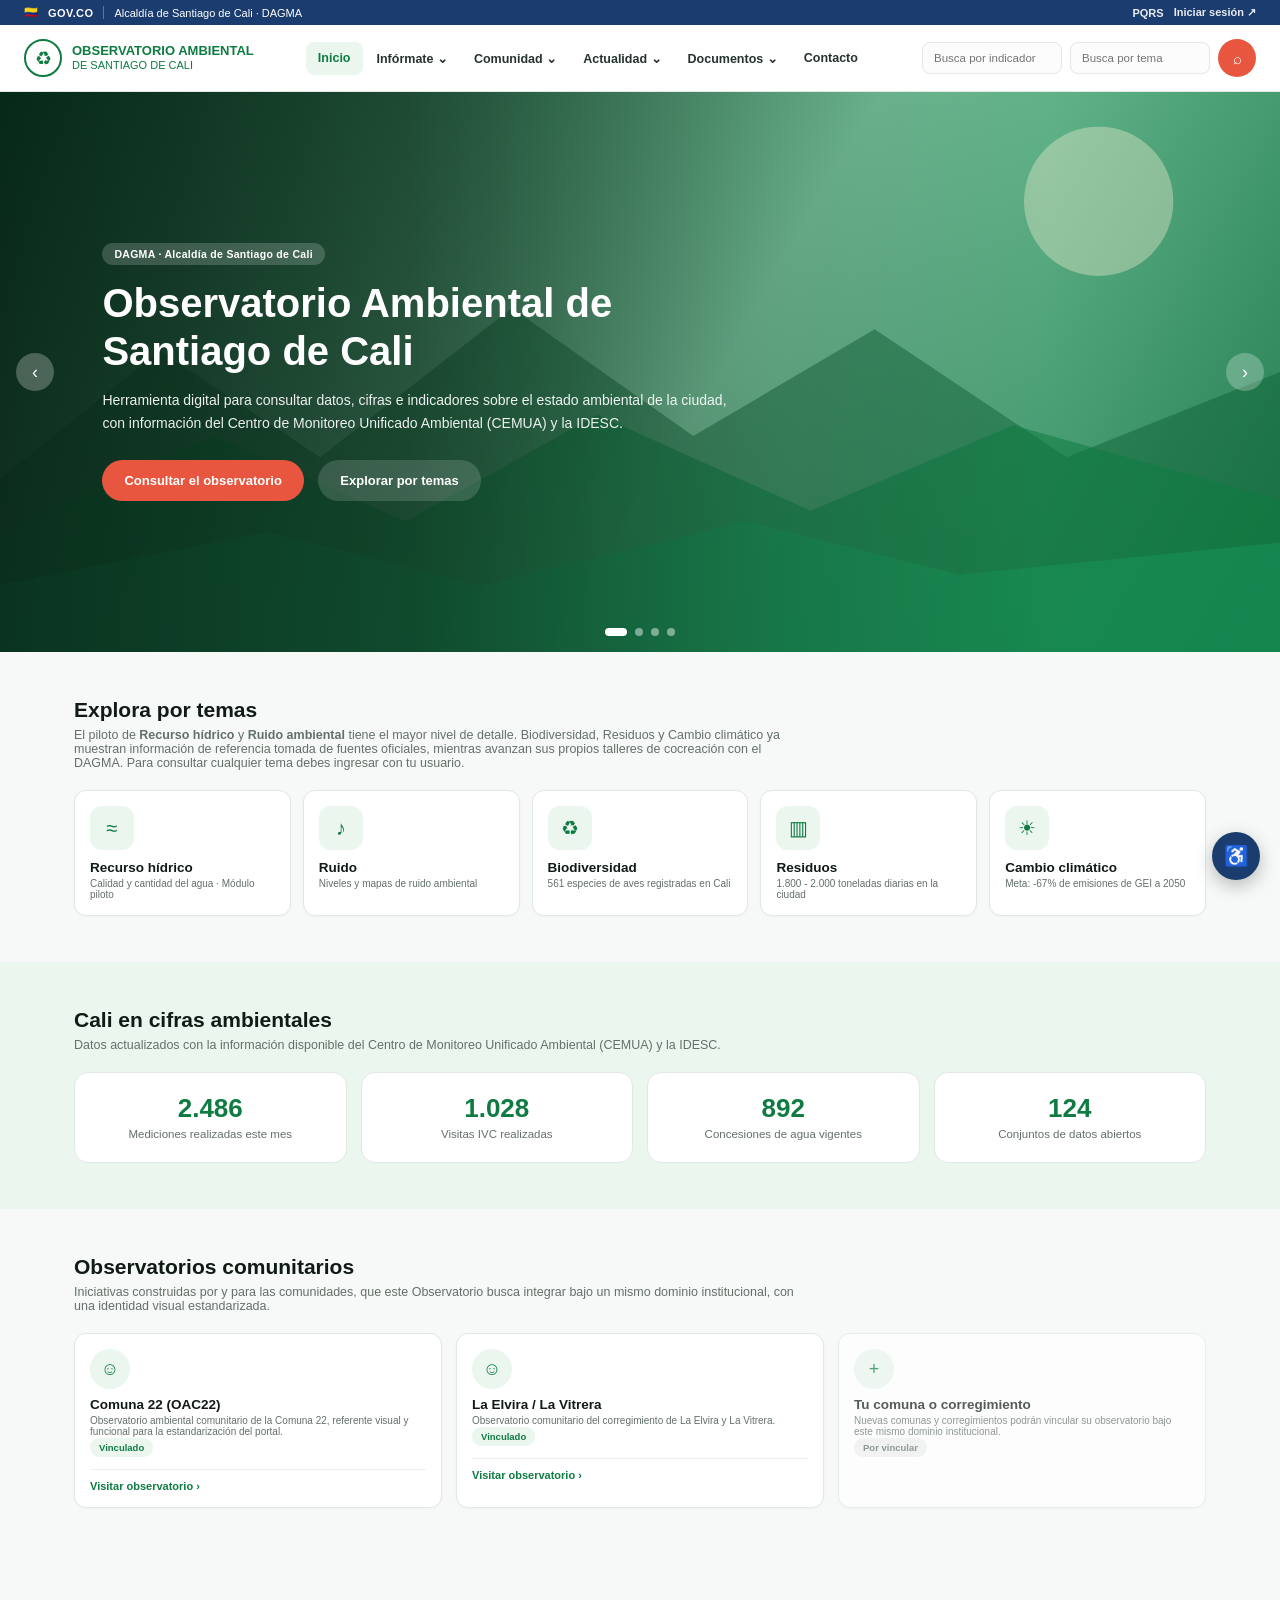
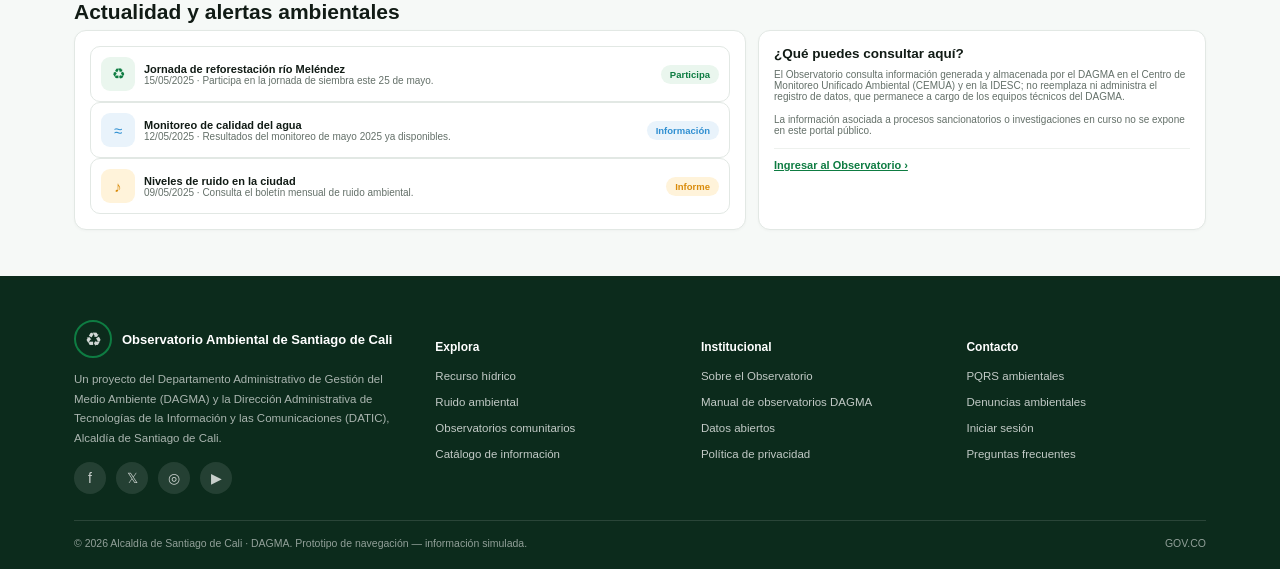
==== commit 17618da9: "Actualizar nombre a Centro de Monitoreo Unificado Ambiental (CEMUA) Co-Authored-By: Claude Sonnet 5 " ====
--- a/home.html
+++ b/home.html
@@ -1,4 +1,4 @@
-<!DOCTYPE html>
+﻿<!DOCTYPE html>
 <html lang="es">
 <head>
 <meta charset="UTF-8">
@@ -56,7 +56,7 @@
       <div class="home-slide-in">
         <span class="tag">DAGMA · Alcaldía de Santiago de Cali</span>
         <h1>Observatorio Ambiental de Santiago de Cali</h1>
-        <p>Herramienta digital para consultar datos, cifras e indicadores sobre el estado ambiental de la ciudad, con información del Centro de Monitoreo Ambiental (SEMO) y la IDESC.</p>
+        <p>Herramienta digital para consultar datos, cifras e indicadores sobre el estado ambiental de la ciudad, con información del Centro de Monitoreo Unificado Ambiental (CEMUA) y la IDESC.</p>
         <a class="home-cta" href="login.html">Consultar el observatorio</a>
         <a class="home-cta ghost" href="#temas">Explorar por temas</a>
       </div>
@@ -177,7 +177,7 @@
 <section class="home-section home-stats-section">
   <div class="home-wrap">
     <h2 class="home-section-title">Cali en cifras ambientales</h2>
-    <p class="home-section-sub">Datos actualizados con la información disponible del Centro de Monitoreo Ambiental (SEMO) y la IDESC.</p>
+    <p class="home-section-sub">Datos actualizados con la información disponible del Centro de Monitoreo Unificado Ambiental (CEMUA) y la IDESC.</p>
     <div class="home-stats-grid">
       <div class="home-stat"><b>2.486</b><span>Mediciones realizadas este mes</span></div>
       <div class="home-stat"><b>1.028</b><span>Visitas IVC realizadas</span></div>
@@ -229,7 +229,7 @@
       </div>
       <div class="card">
         <h3 class="section-title">¿Qué puedes consultar aquí?</h3>
-        <p class="tiny" style="margin:8px 0 12px">El Observatorio consulta información generada y almacenada por el DAGMA en el Centro de Monitoreo Ambiental (SEMO) y en la IDESC; no reemplaza ni administra el registro de datos, que permanece a cargo de los equipos técnicos del DAGMA.</p>
+        <p class="tiny" style="margin:8px 0 12px">El Observatorio consulta información generada y almacenada por el DAGMA en el Centro de Monitoreo Unificado Ambiental (CEMUA) y en la IDESC; no reemplaza ni administra el registro de datos, que permanece a cargo de los equipos técnicos del DAGMA.</p>
         <p class="tiny" style="margin-bottom:12px">La información asociada a procesos sancionatorios o investigaciones en curso no se expone en este portal público.</p>
         <a class="card-link" style="display:block" href="login.html">Ingresar al Observatorio ›</a>
       </div>
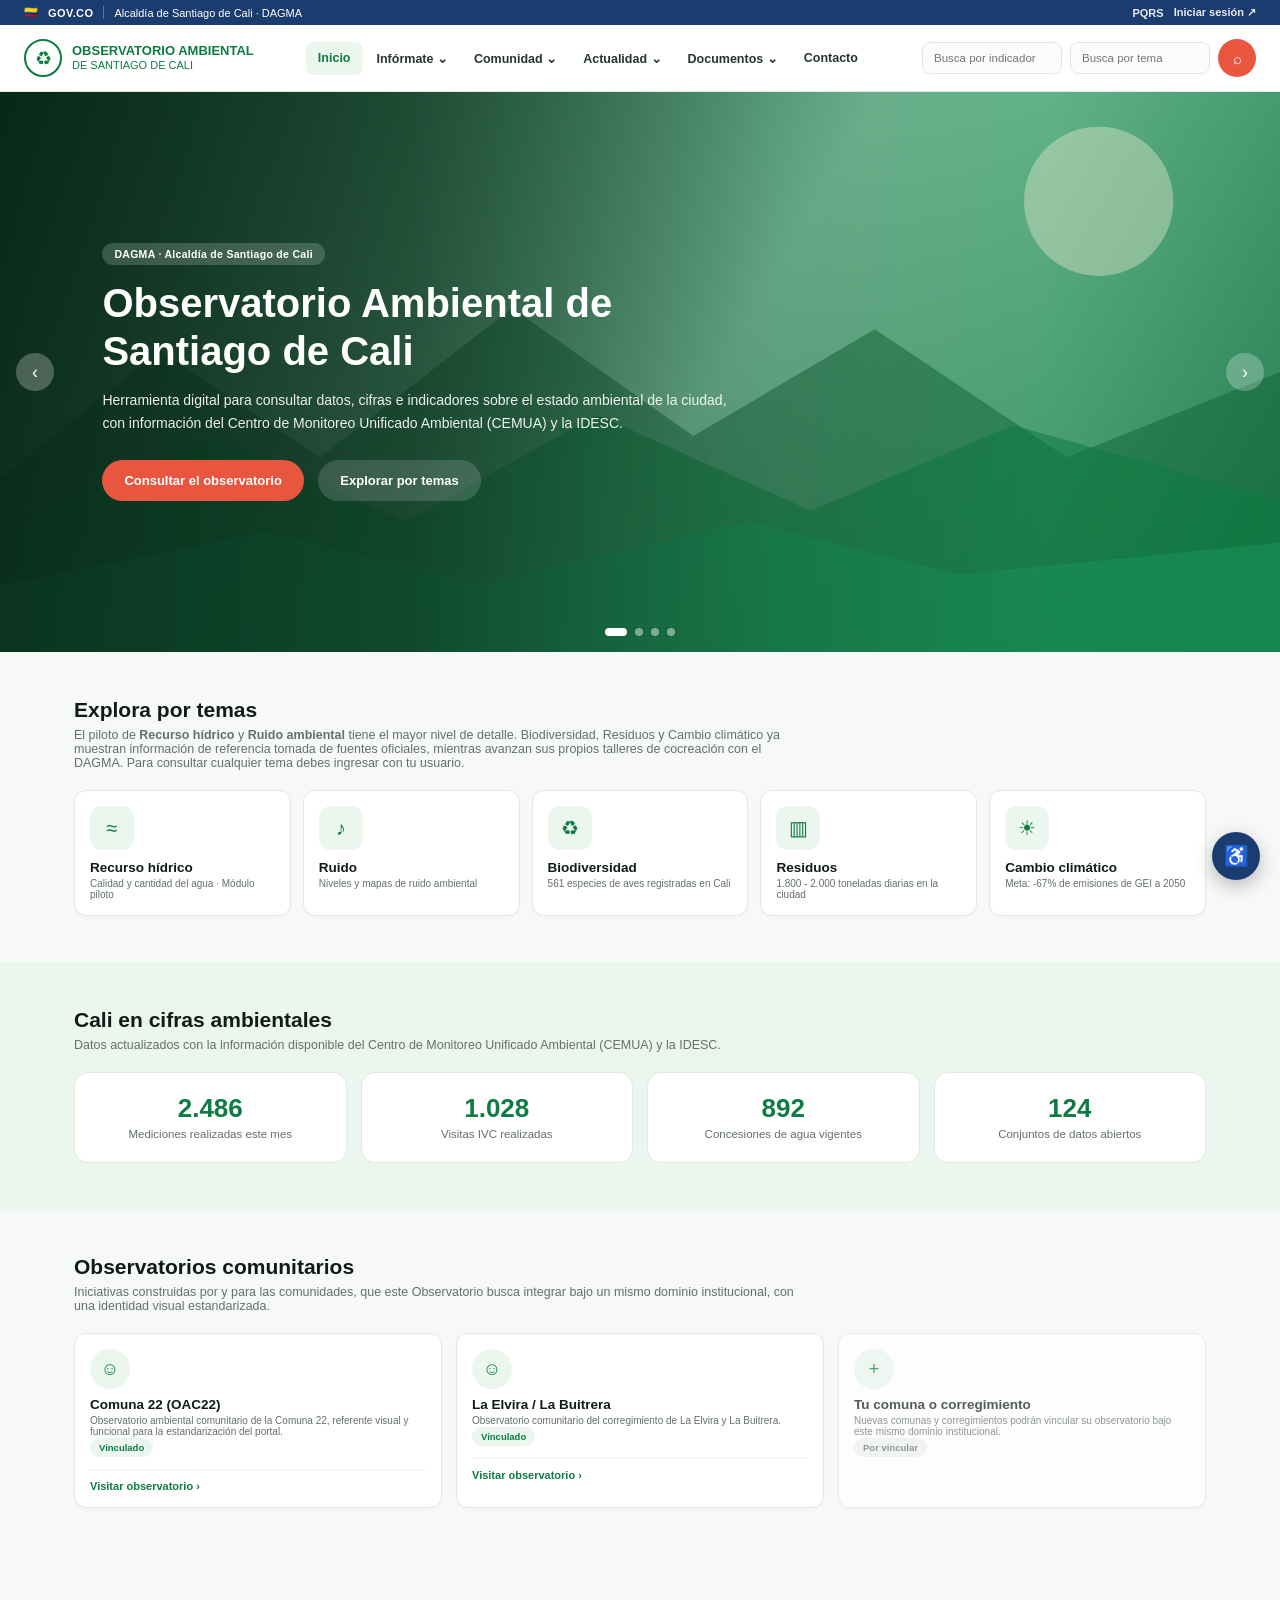
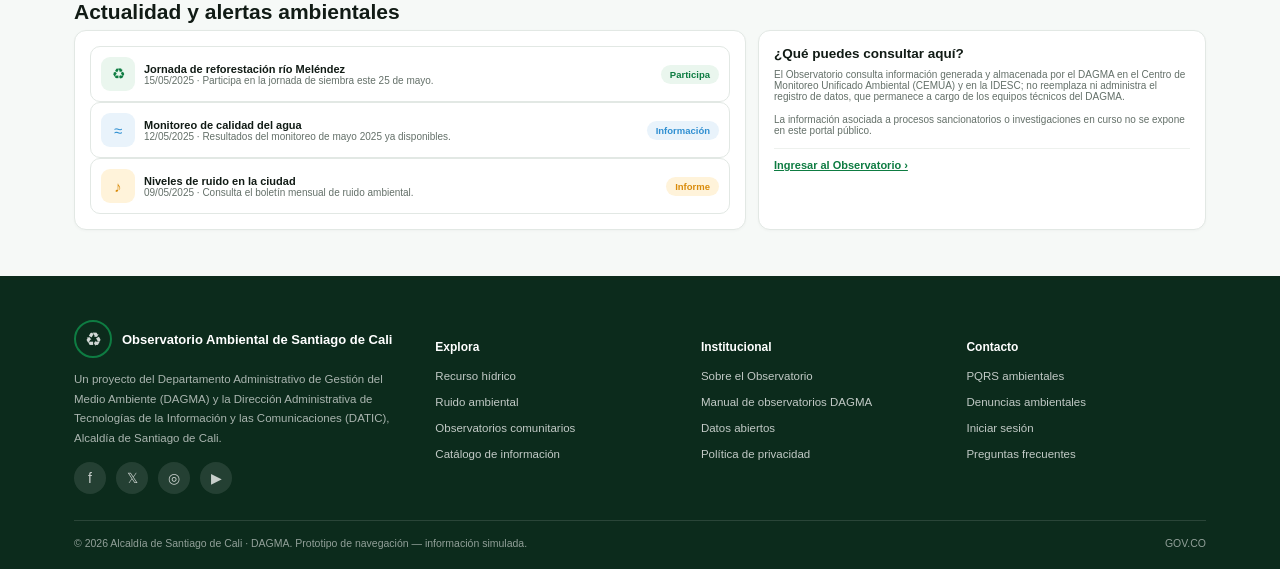
==== commit 653d879c: "Corregir nombre del corregimiento: La Vitrera -> La Buitrera Co-Authored-By: Claude Opus 5.5 <norepl" ====
--- a/home.html
+++ b/home.html
@@ -128,7 +128,7 @@
       <div class="home-slide-in">
         <span class="tag">Observatorios comunitarios</span>
         <h1>Un solo portal para toda la ciudad</h1>
-        <p>Los observatorios comunitarios de la Comuna 22 y el corregimiento La Elvira / La Vitrera se integran bajo este mismo dominio institucional, junto con los que vengan de otras comunas.</p>
+        <p>Los observatorios comunitarios de la Comuna 22 y el corregimiento La Elvira / La Buitrera se integran bajo este mismo dominio institucional, junto con los que vengan de otras comunas.</p>
         <a class="home-cta" href="#comunidad">Ver observatorios comunitarios</a>
       </div>
     </div>
@@ -202,8 +202,8 @@
       </div>
       <div class="card">
         <div class="bubble">☺</div>
-        <h3 class="section-title" style="margin-top:8px">La Elvira / La Vitrera</h3>
-        <p class="tiny">Observatorio comunitario del corregimiento de La Elvira y La Vitrera.</p>
+        <h3 class="section-title" style="margin-top:8px">La Elvira / La Buitrera</h3>
+        <p class="tiny">Observatorio comunitario del corregimiento de La Elvira y La Buitrera.</p>
         <span class="pill">Vinculado</span>
         <div class="card-link">Visitar observatorio ›</div>
       </div>
--- a/styles.css
+++ b/styles.css
@@ -451,6 +451,25 @@
 .m-service span{font-size:10.5px;font-weight:650;color:#243830;line-height:1.25;text-align:center}
 .m-service .ms-tag{position:absolute;top:-2px;right:6px;background:var(--blue);color:#fff;font-size:7.5px;font-weight:800;padding:2px 5px;border-radius:7px}
 
+/* RF-06: buscador del home (estaciones, trámites, módulos) */
+.m-search{padding:14px 16px 4px}
+.m-search-box{position:relative}
+.m-search-input{width:100%;border:1px solid var(--line);border-radius:12px;padding:12px 14px;font-size:13px;background:#fff;box-shadow:0 1px 4px rgba(20,40,30,.04)}
+.m-search-results{position:absolute;left:0;right:0;top:calc(100% + 6px);background:#fff;border-radius:12px;box-shadow:0 10px 28px rgba(0,0,0,.16);z-index:50;max-height:300px;overflow-y:auto;padding:6px}
+.m-search-item{display:flex;align-items:center;gap:10px;padding:10px 8px;border-radius:8px;cursor:pointer;font-size:12.5px}
+.m-search-item:hover{background:var(--pale)}
+.m-search-item .msi-tag{margin-left:auto;font-size:9px;color:var(--muted);font-weight:700}
+
+/* RF-08: pill compacto para el selector de zona */
+.m-pill-btn.sm{font-size:11px;padding:8px 12px}
+
+/* RF-05: mini-mapa del home con vista previa del Geovisor */
+.m-minimap-card{background:#fff;margin:14px 16px 0;border-radius:16px;overflow:hidden;box-shadow:0 2px 14px rgba(20,40,30,.05)}
+.m-minimap-head{padding:14px 14px 8px}
+.m-minimap{height:190px;position:relative;background:#e6f1e6}
+.m-minimap-foot{display:flex;justify-content:space-between;align-items:center;padding:10px 14px 14px;gap:10px}
+.m-minimap-foot .card-link{font-size:11px}
+
 /* Chips "le puede interesar" */
 .m-chips{display:flex;gap:8px;padding:2px 16px;flex-wrap:wrap}
 .m-chip{border-radius:20px;padding:10px 16px;font-size:12px;font-weight:700;border:1px solid var(--line);background:#fff;color:#243830;cursor:pointer}
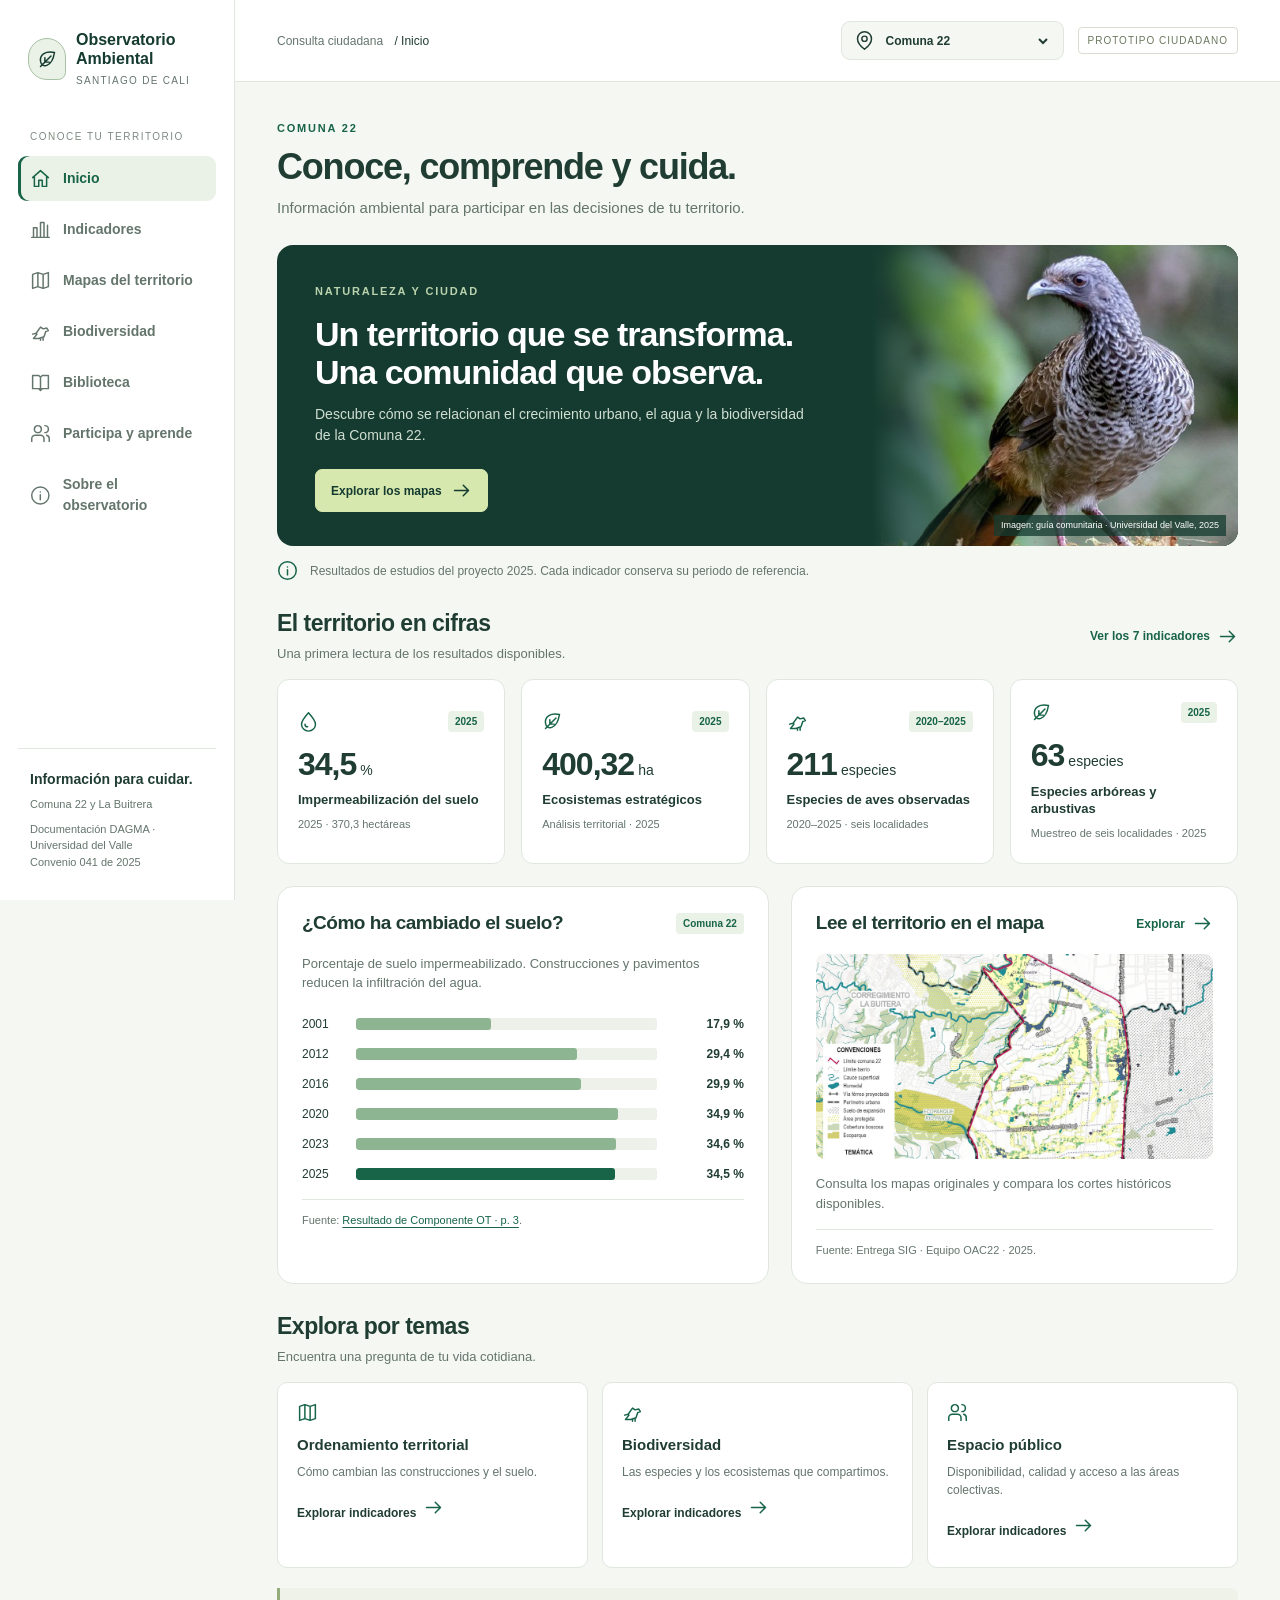
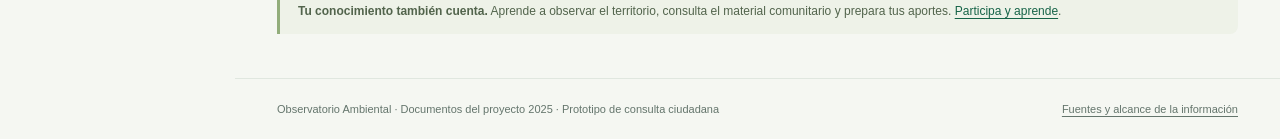
==== commit 5bee2316: "Reemplazar la app por la versión de consulta ciudadana (Comuna 22 y La Buitrera) Se adopta la versió" ====
--- a/home.html
+++ b/home.html
@@ -1,293 +1 @@
-﻿<!DOCTYPE html>
-<html lang="es">
-<head>
-<meta charset="UTF-8">
-<meta name="viewport" content="width=device-width,initial-scale=1.0">
-<title>Observatorio Ambiental de Santiago de Cali</title>
-<link rel="stylesheet" href="styles.css">
-</head>
-<body class="home-body">
-
-<!-- ============ BARRA GOV.CO ============ -->
-<div class="home-govbar">
-  <div class="home-govbar-group">
-    <span>🇨🇴</span><b>GOV.CO</b>
-    <span class="home-govbar-sep"></span>
-    <span>Alcaldía de Santiago de Cali · DAGMA</span>
-  </div>
-  <div class="home-govbar-group">
-    <a href="#contacto">PQRS</a>
-    <a href="login.html">Iniciar sesión ↗</a>
-  </div>
-</div>
-
-<!-- ============ ENCABEZADO ============ -->
-<header class="home-header">
-  <a href="home.html" class="home-brand">
-    <div class="brand-icon">♻</div>
-    <div><b>OBSERVATORIO AMBIENTAL</b><span>DE SANTIAGO DE CALI</span></div>
-  </a>
-  <div class="home-navbar" role="navigation">
-    <a class="active" href="#inicio">Inicio</a>
-    <a href="#temas">Infórmate ⌄</a>
-    <a href="#comunidad">Comunidad ⌄</a>
-    <a href="#actualidad">Actualidad ⌄</a>
-    <a href="login.html#catalogo">Documentos ⌄</a>
-    <a href="#contacto">Contacto</a>
-  </div>
-  <div class="home-search">
-    <input placeholder="Busca por indicador">
-    <input placeholder="Busca por tema">
-    <button class="home-search-btn" title="Buscar">⌕</button>
-  </div>
-</header>
-
-<!-- ============ HERO / CARRUSEL ============ -->
-<section class="home-hero" id="inicio">
-  <div id="hero-track">
-    <div class="home-slide active" data-bg="general">
-      <div class="home-slide-art"><svg viewBox="0 0 1200 560" preserveAspectRatio="xMidYMid slice" aria-hidden="true">
-        <circle cx="1030" cy="120" r="70" fill="#fff3da" opacity=".35"/>
-        <path d="M0,380 L150,260 L300,360 L480,220 L650,340 L820,240 L1000,360 L1200,280 L1200,560 L0,560 Z" fill="#0a5e32" opacity=".45"/>
-        <path d="M0,430 L200,340 L380,420 L560,320 L760,410 L950,330 L1200,400 L1200,560 L0,560 Z" fill="#0e7c42" opacity=".55"/>
-        <path d="M0,480 L250,430 L450,480 L700,420 L900,470 L1200,440 L1200,560 L0,560 Z" fill="#189258" opacity=".6"/>
-      </svg></div>
-      <div class="home-slide-scrim"></div>
-      <div class="home-slide-in">
-        <span class="tag">DAGMA · Alcaldía de Santiago de Cali</span>
-        <h1>Observatorio Ambiental de Santiago de Cali</h1>
-        <p>Herramienta digital para consultar datos, cifras e indicadores sobre el estado ambiental de la ciudad, con información del Centro de Monitoreo Unificado Ambiental (CEMUA) y la IDESC.</p>
-        <a class="home-cta" href="login.html">Consultar el observatorio</a>
-        <a class="home-cta ghost" href="#temas">Explorar por temas</a>
-      </div>
-    </div>
-    <div class="home-slide" data-bg="hidrico">
-      <div class="home-slide-art"><svg viewBox="0 0 1200 560" preserveAspectRatio="xMidYMid slice" aria-hidden="true">
-        <path d="M0,360 L220,310 L420,370 L640,300 L860,360 L1080,310 L1200,340 L1200,560 L0,560 Z" fill="#0a4a6e" opacity=".4"/>
-        <path d="M-50,560 C160,430 320,510 500,430 C670,360 810,480 970,420 C1090,375 1160,430 1250,400 L1250,560 Z" fill="#2f8fd1" opacity=".6"/>
-        <path d="M-50,560 C190,470 350,530 530,470 C710,420 840,505 1010,455 C1130,425 1190,470 1250,445 L1250,560 Z" fill="#7ec3ec" opacity=".55"/>
-        <circle cx="430" cy="475" r="14" fill="none" stroke="#eaf6ee" stroke-width="2" opacity=".5"/>
-        <circle cx="430" cy="475" r="27" fill="none" stroke="#eaf6ee" stroke-width="1.5" opacity=".3"/>
-        <g transform="translate(770,500)" fill="#eaf6ee" opacity=".55">
-          <path d="M0,0 C10,-11 32,-11 44,0 C32,11 10,11 0,0 Z"/>
-          <path d="M44,0 L57,-9 L57,9 Z"/>
-          <circle cx="9" cy="-2" r="1.6" fill="#0a4a6e"/>
-        </g>
-      </svg></div>
-      <div class="home-slide-scrim"></div>
-      <div class="home-slide-in">
-        <span class="tag">Módulo piloto</span>
-        <h1>Recurso hídrico: nuestro primer piloto</h1>
-        <p>Seguimiento a ríos, quebradas y cuerpos de agua superficial: calidad del agua (ICA), caudal concedido vs. autoreporte, y datos de estaciones y sensores IoT (piezómetros).</p>
-        <a class="home-cta" href="login.html#gestion">Ver seguimiento del recurso hídrico</a>
-      </div>
-    </div>
-    <div class="home-slide" data-bg="ruido">
-      <div class="home-slide-art"><svg viewBox="0 0 1200 560" preserveAspectRatio="xMidYMid slice" aria-hidden="true">
-        <g fill="#2a1a4d" opacity=".35">
-          <rect x="690" y="380" width="40" height="120"/>
-          <rect x="740" y="340" width="36" height="160"/>
-          <rect x="785" y="400" width="44" height="100"/>
-          <rect x="840" y="360" width="30" height="140"/>
-          <rect x="880" y="410" width="50" height="90"/>
-        </g>
-        <g transform="translate(945,300)" fill="none" stroke="#ffffff" stroke-width="4" opacity=".45">
-          <circle r="38"/><circle r="72"/><circle r="106"/>
-        </g>
-        <g transform="translate(945,300)" fill="#ffffff" opacity=".8">
-          <path d="M-14,-14 L4,-14 L26,-32 L26,32 L4,14 L-14,14 Z"/>
-        </g>
-      </svg></div>
-      <div class="home-slide-scrim"></div>
-      <div class="home-slide-in">
-        <span class="tag">Ruido ambiental</span>
-        <h1>Consulta los niveles de ruido de tu comuna</h1>
-        <p>Mapas de densidad, escalas de ruido por colores y resultados de mediciones asociadas a las áreas de actividad de la ciudad.</p>
-        <a class="home-cta" href="login.html#consulta">Ver información de ruido</a>
-      </div>
-    </div>
-    <div class="home-slide" data-bg="comunidad">
-      <div class="home-slide-art"><svg viewBox="0 0 1200 560" preserveAspectRatio="xMidYMid slice" aria-hidden="true">
-        <g fill="#0a5e32" opacity=".4">
-          <polygon points="700,420 750,370 800,420"/>
-          <rect x="710" y="420" width="80" height="80"/>
-          <polygon points="820,395 885,335 950,395"/>
-          <rect x="835" y="395" width="95" height="105"/>
-          <polygon points="965,425 1005,385 1045,425"/>
-          <rect x="970" y="425" width="70" height="75"/>
-        </g>
-        <g stroke="#eaf6ee" stroke-width="2" opacity=".4">
-          <line x1="750" y1="450" x2="887" y2="415"/>
-          <line x1="887" y1="415" x2="1005" y2="455"/>
-        </g>
-        <g fill="#eaf6ee" opacity=".75">
-          <circle cx="750" cy="450" r="6"/><circle cx="887" cy="415" r="6"/><circle cx="1005" cy="455" r="6"/>
-        </g>
-      </svg></div>
-      <div class="home-slide-scrim"></div>
-      <div class="home-slide-in">
-        <span class="tag">Observatorios comunitarios</span>
-        <h1>Un solo portal para toda la ciudad</h1>
-        <p>Los observatorios comunitarios de la Comuna 22 y el corregimiento La Elvira / La Buitrera se integran bajo este mismo dominio institucional, junto con los que vengan de otras comunas.</p>
-        <a class="home-cta" href="#comunidad">Ver observatorios comunitarios</a>
-      </div>
-    </div>
-  </div>
-  <button class="home-hero-arrow prev" id="hero-prev" aria-label="Anterior">‹</button>
-  <button class="home-hero-arrow next" id="hero-next" aria-label="Siguiente">›</button>
-  <div class="home-hero-dots" id="hero-dots"></div>
-</section>
-
-<!-- ============ EXPLORA POR TEMAS ============ -->
-<section class="home-section" id="temas">
-  <div class="home-wrap">
-    <h2 class="home-section-title">Explora por temas</h2>
-    <p class="home-section-sub">El piloto de <b>Recurso hídrico</b> y <b>Ruido ambiental</b> tiene el mayor nivel de detalle. Biodiversidad, Residuos y Cambio climático ya muestran información de referencia tomada de fuentes oficiales, mientras avanzan sus propios talleres de cocreación con el DAGMA. Para consultar cualquier tema debes ingresar con tu usuario.</p>
-    <div class="grid icon-cards">
-      <a class="card" href="login.html#gestion" style="text-decoration:none;color:inherit">
-        <div class="ico-circle">≈</div>
-        <h3 class="section-title">Recurso hídrico</h3>
-        <p class="tiny">Calidad y cantidad del agua · Módulo piloto</p>
-      </a>
-      <a class="card" href="login.html#consulta" style="text-decoration:none;color:inherit">
-        <div class="ico-circle">♪</div>
-        <h3 class="section-title">Ruido</h3>
-        <p class="tiny">Niveles y mapas de ruido ambiental</p>
-      </a>
-      <a class="card" href="login.html#consulta" style="text-decoration:none;color:inherit">
-        <div class="ico-circle">♻</div>
-        <h3 class="section-title">Biodiversidad</h3>
-        <p class="tiny">561 especies de aves registradas en Cali</p>
-      </a>
-      <a class="card" href="login.html#consulta" style="text-decoration:none;color:inherit">
-        <div class="ico-circle">▥</div>
-        <h3 class="section-title">Residuos</h3>
-        <p class="tiny">1.800 - 2.000 toneladas diarias en la ciudad</p>
-      </a>
-      <a class="card" href="login.html#consulta" style="text-decoration:none;color:inherit">
-        <div class="ico-circle">☀</div>
-        <h3 class="section-title">Cambio climático</h3>
-        <p class="tiny">Meta: -67% de emisiones de GEI a 2050</p>
-      </a>
-    </div>
-  </div>
-</section>
-
-<!-- ============ CIFRAS ============ -->
-<section class="home-section home-stats-section">
-  <div class="home-wrap">
-    <h2 class="home-section-title">Cali en cifras ambientales</h2>
-    <p class="home-section-sub">Datos actualizados con la información disponible del Centro de Monitoreo Unificado Ambiental (CEMUA) y la IDESC.</p>
-    <div class="home-stats-grid">
-      <div class="home-stat"><b>2.486</b><span>Mediciones realizadas este mes</span></div>
-      <div class="home-stat"><b>1.028</b><span>Visitas IVC realizadas</span></div>
-      <div class="home-stat"><b>892</b><span>Concesiones de agua vigentes</span></div>
-      <div class="home-stat"><b>124</b><span>Conjuntos de datos abiertos</span></div>
-    </div>
-  </div>
-</section>
-
-<!-- ============ OBSERVATORIOS COMUNITARIOS ============ -->
-<section class="home-section" id="comunidad">
-  <div class="home-wrap">
-    <h2 class="home-section-title">Observatorios comunitarios</h2>
-    <p class="home-section-sub">Iniciativas construidas por y para las comunidades, que este Observatorio busca integrar bajo un mismo dominio institucional, con una identidad visual estandarizada.</p>
-    <div class="grid home-comm-grid">
-      <div class="card">
-        <div class="bubble">☺</div>
-        <h3 class="section-title" style="margin-top:8px">Comuna 22 (OAC22)</h3>
-        <p class="tiny">Observatorio ambiental comunitario de la Comuna 22, referente visual y funcional para la estandarización del portal.</p>
-        <span class="pill">Vinculado</span>
-        <div class="card-link">Visitar observatorio ›</div>
-      </div>
-      <div class="card">
-        <div class="bubble">☺</div>
-        <h3 class="section-title" style="margin-top:8px">La Elvira / La Buitrera</h3>
-        <p class="tiny">Observatorio comunitario del corregimiento de La Elvira y La Buitrera.</p>
-        <span class="pill">Vinculado</span>
-        <div class="card-link">Visitar observatorio ›</div>
-      </div>
-      <div class="card" style="opacity:.7">
-        <div class="bubble">+</div>
-        <h3 class="section-title" style="margin-top:8px">Tu comuna o corregimiento</h3>
-        <p class="tiny">Nuevas comunas y corregimientos podrán vincular su observatorio bajo este mismo dominio institucional.</p>
-        <span class="pill grey">Por vincular</span>
-      </div>
-    </div>
-  </div>
-</section>
-
-<!-- ============ ACTUALIDAD ============ -->
-<section class="home-section" id="actualidad">
-  <div class="home-wrap">
-    <h2 class="home-section-title">Actualidad y alertas ambientales</h2>
-    <div class="grid two">
-      <div class="card">
-        <div class="alert"><span class="aico green">♻</span><div><b>Jornada de reforestación río Meléndez</b><div class="tiny">15/05/2025 · Participa en la jornada de siembra este 25 de mayo.</div></div><span class="pill">Participa</span></div>
-        <div class="alert"><span class="aico blue">≈</span><div><b>Monitoreo de calidad del agua</b><div class="tiny">12/05/2025 · Resultados del monitoreo de mayo 2025 ya disponibles.</div></div><span class="pill blue">Información</span></div>
-        <div class="alert"><span class="aico amber">♪</span><div><b>Niveles de ruido en la ciudad</b><div class="tiny">09/05/2025 · Consulta el boletín mensual de ruido ambiental.</div></div><span class="pill amber">Informe</span></div>
-      </div>
-      <div class="card">
-        <h3 class="section-title">¿Qué puedes consultar aquí?</h3>
-        <p class="tiny" style="margin:8px 0 12px">El Observatorio consulta información generada y almacenada por el DAGMA en el Centro de Monitoreo Unificado Ambiental (CEMUA) y en la IDESC; no reemplaza ni administra el registro de datos, que permanece a cargo de los equipos técnicos del DAGMA.</p>
-        <p class="tiny" style="margin-bottom:12px">La información asociada a procesos sancionatorios o investigaciones en curso no se expone en este portal público.</p>
-        <a class="card-link" style="display:block" href="login.html">Ingresar al Observatorio ›</a>
-      </div>
-    </div>
-  </div>
-</section>
-
-<!-- ============ PIE DE PÁGINA ============ -->
-<div class="home-footer" id="contacto">
-  <div class="home-wrap">
-    <div class="home-footer-grid">
-      <div>
-        <div class="home-footer-brand"><div class="brand-icon">♻</div><b>Observatorio Ambiental de Santiago de Cali</b></div>
-        <p>Un proyecto del Departamento Administrativo de Gestión del Medio Ambiente (DAGMA) y la Dirección Administrativa de Tecnologías de la Información y las Comunicaciones (DATIC), Alcaldía de Santiago de Cali.</p>
-        <div class="home-social">
-          <a href="#" aria-label="Facebook">f</a>
-          <a href="#" aria-label="Twitter / X">𝕏</a>
-          <a href="#" aria-label="Instagram">◎</a>
-          <a href="#" aria-label="YouTube">▶</a>
-        </div>
-      </div>
-      <div>
-        <h5>Explora</h5>
-        <ul>
-          <li><a href="#temas">Recurso hídrico</a></li>
-          <li><a href="#temas">Ruido ambiental</a></li>
-          <li><a href="#comunidad">Observatorios comunitarios</a></li>
-          <li><a href="login.html#catalogo">Catálogo de información</a></li>
-        </ul>
-      </div>
-      <div>
-        <h5>Institucional</h5>
-        <ul>
-          <li><a href="#">Sobre el Observatorio</a></li>
-          <li><a href="#">Manual de observatorios DAGMA</a></li>
-          <li><a href="#">Datos abiertos</a></li>
-          <li><a href="#">Política de privacidad</a></li>
-        </ul>
-      </div>
-      <div>
-        <h5>Contacto</h5>
-        <ul>
-          <li><a href="#">PQRS ambientales</a></li>
-          <li><a href="#">Denuncias ambientales</a></li>
-          <li><a href="login.html">Iniciar sesión</a></li>
-          <li><a href="#">Preguntas frecuentes</a></li>
-        </ul>
-      </div>
-    </div>
-    <div class="home-footer-bottom">
-      <span>© 2026 Alcaldía de Santiago de Cali · DAGMA. Prototipo de navegación — información simulada.</span>
-      <span>GOV.CO</span>
-    </div>
-  </div>
-</div>
-
-<button class="home-a11y" title="Accesibilidad">♿</button>
-
-<script src="home.js"></script>
-</body>
-</html>
+<!DOCTYPE html><html lang="es"><head><meta charset="UTF-8"><meta name="viewport" content="width=device-width,initial-scale=1"><meta http-equiv="refresh" content="0;url=index.html"><title>Observatorio Ambiental</title></head><body><a href="index.html">Abrir consulta ciudadana del Observatorio Ambiental</a></body></html>
